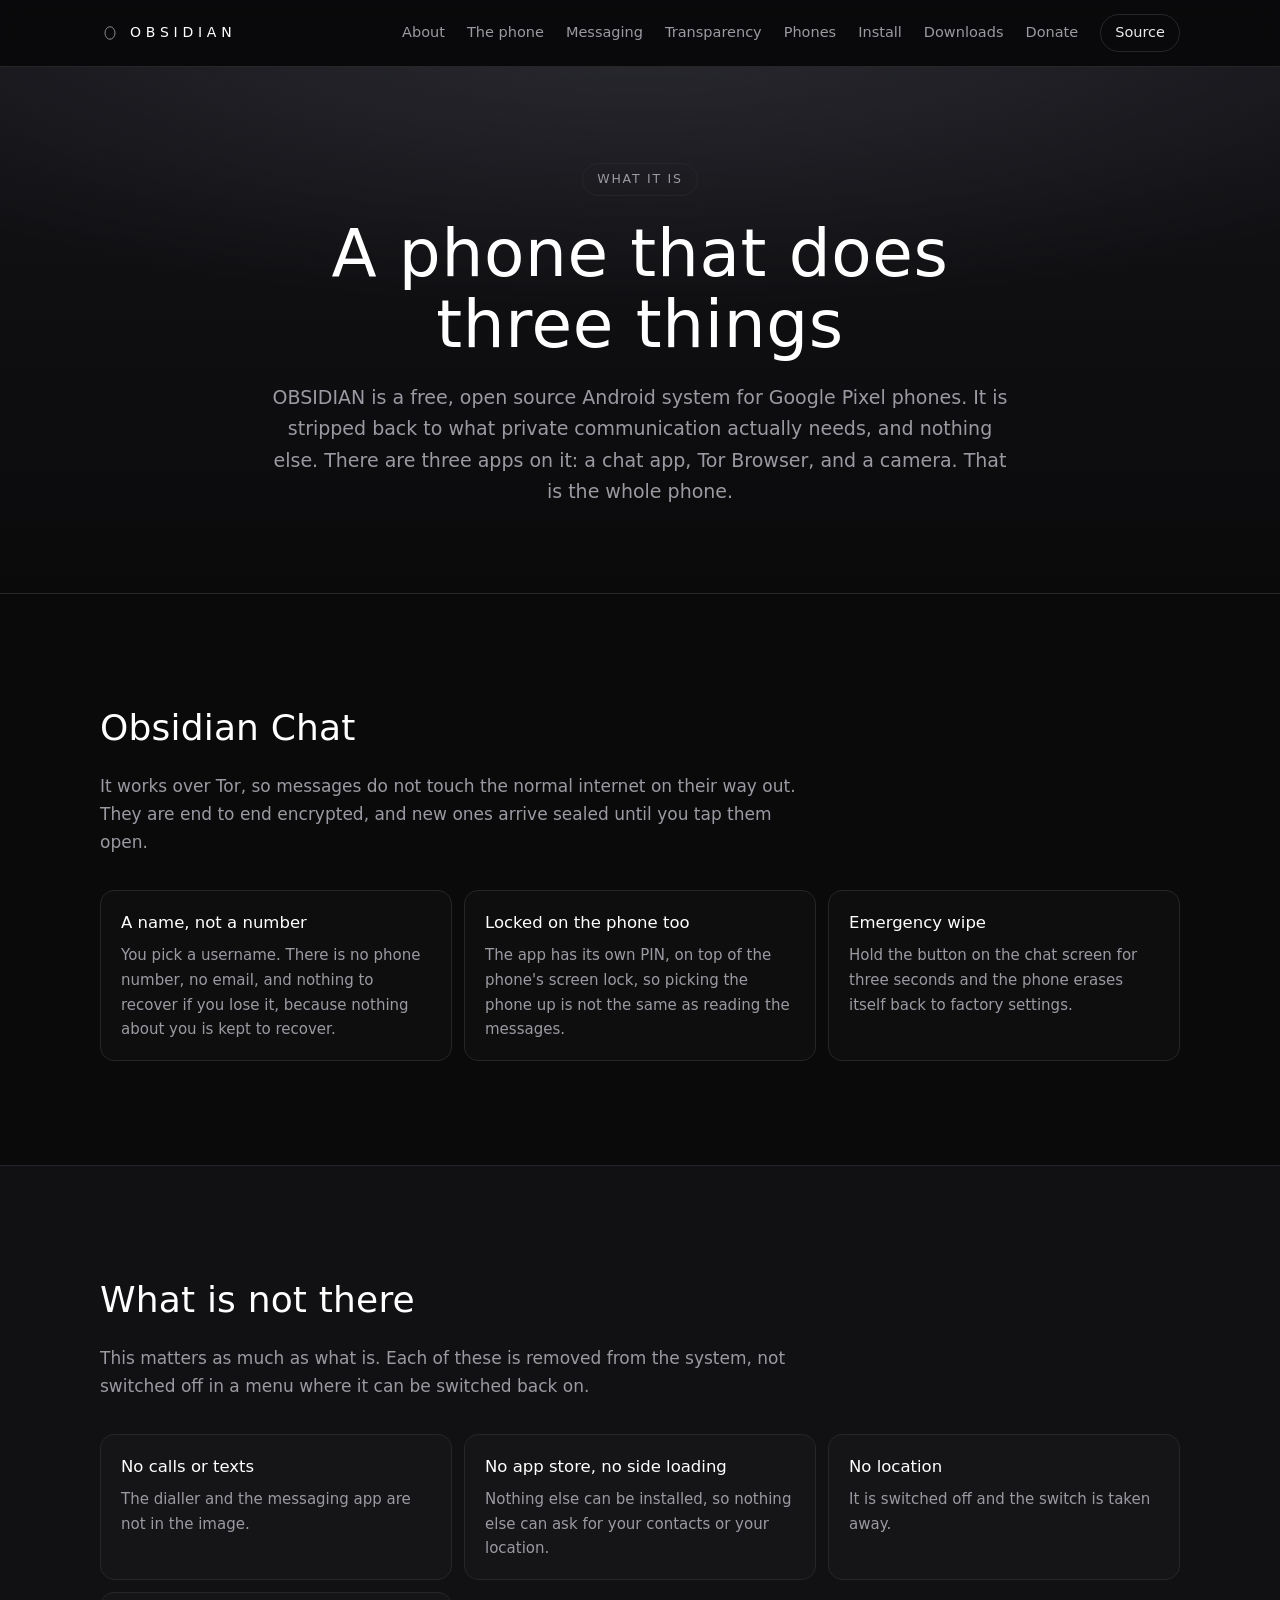
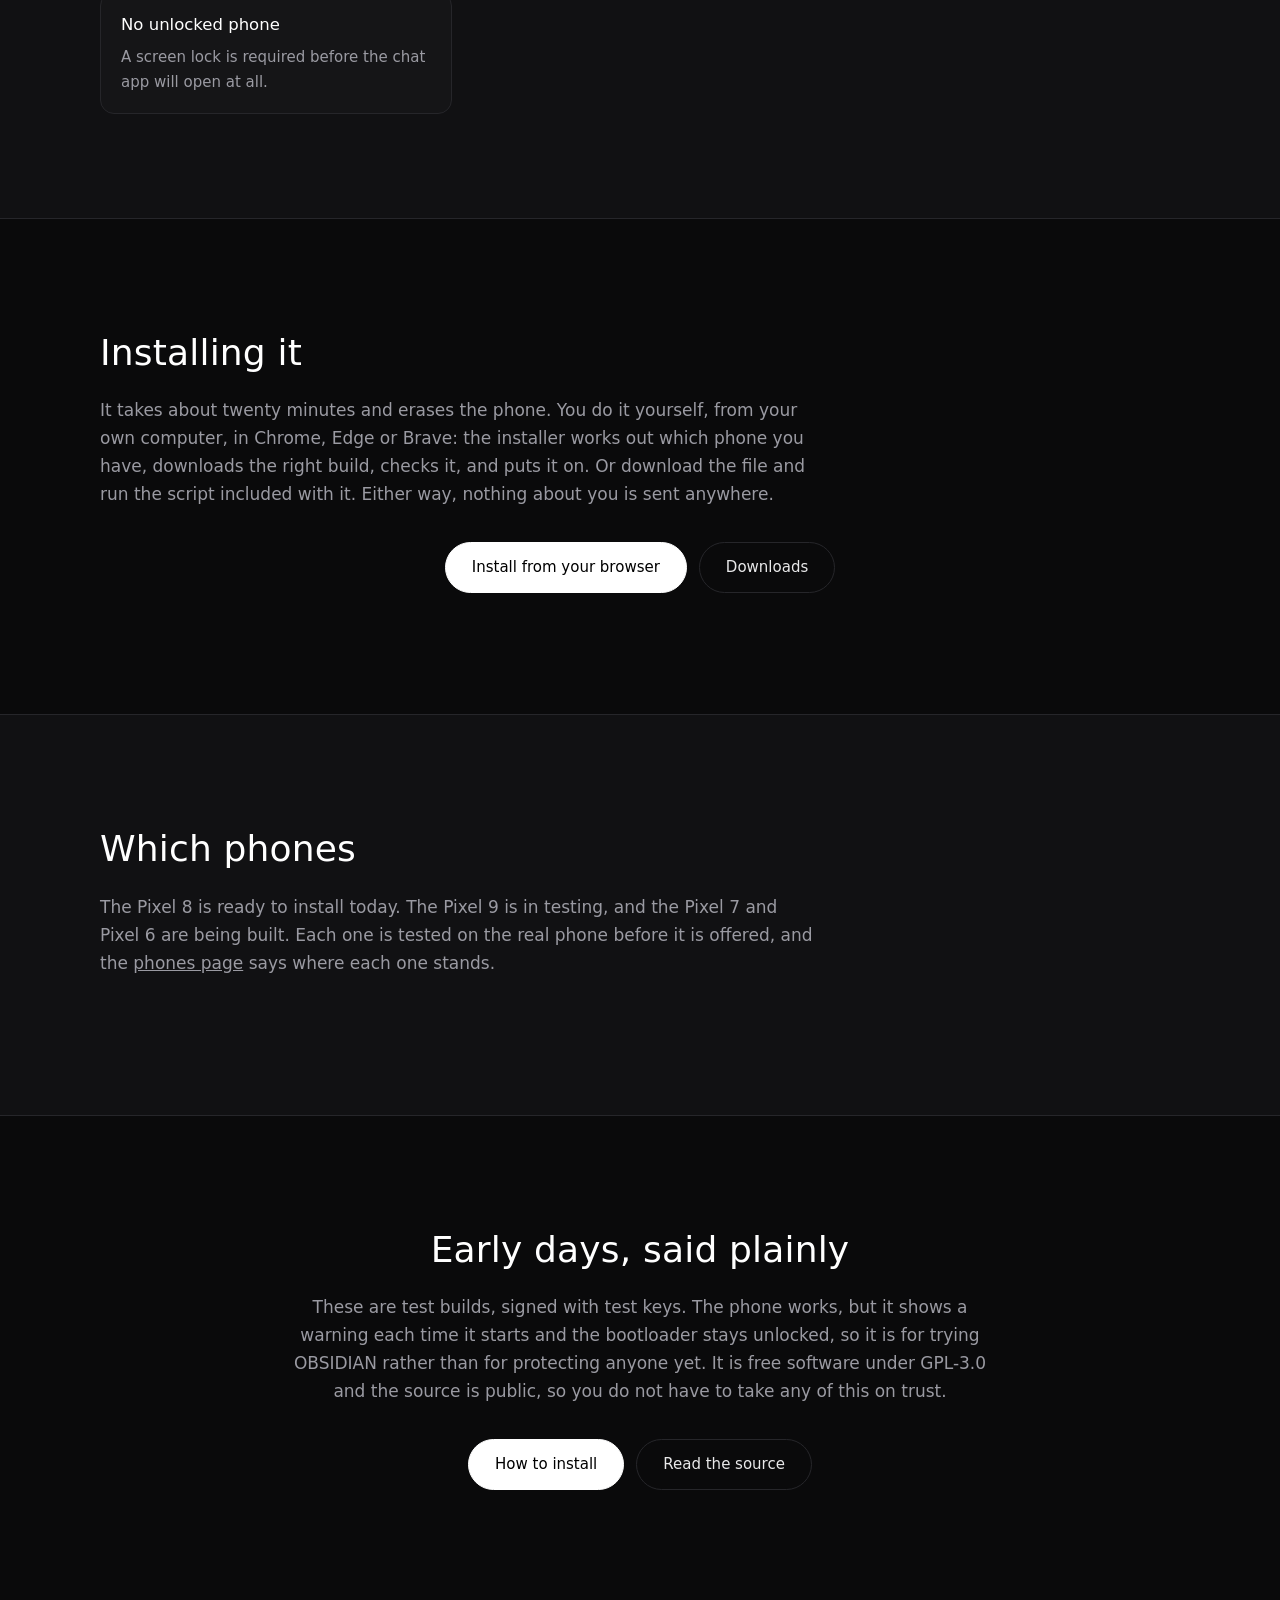
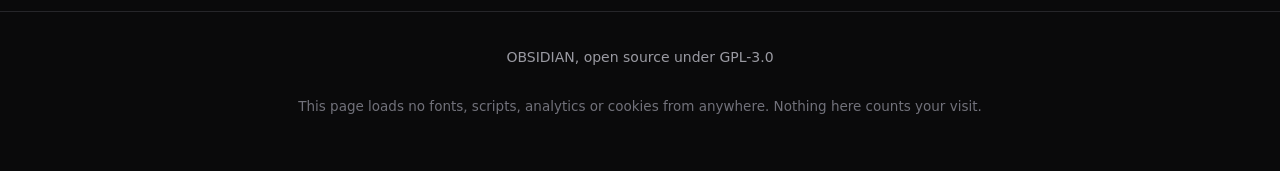
==== docs/about.html @ ec665947 "Add a short page saying what OBSIDIAN is, and open the README with it Everything written so far assu" ====
<!DOCTYPE html>
<html lang="en">
<head>
<meta charset="utf-8">
<meta name="viewport" content="width=device-width, initial-scale=1">
<title>What OBSIDIAN is</title>
<meta name="description" content="A short brief on OBSIDIAN: a free, open source Android system for Google Pixels with three apps, encrypted chat over Tor, and nothing else.">
<meta name="color-scheme" content="dark">
<link rel="stylesheet" href="style.css">
<link rel="icon" href="data:image/svg+xml,<svg xmlns='http://www.w3.org/2000/svg' viewBox='0 0 32 32'><rect width='32' height='32' fill='%23000'/><ellipse cx='16' cy='16' rx='8' ry='10' fill='none' stroke='%23d8d8d8' stroke-width='1.4'/></svg>">
</head>
<body>

<a class="skip" href="#main">Skip to content</a>

<header class="top">
  <a class="brand" href="index.html" aria-label="OBSIDIAN home">
    <svg class="mark" viewBox="0 0 32 32" aria-hidden="true"><ellipse cx="16" cy="16" rx="8" ry="10" fill="none" stroke="currentColor" stroke-width="1.4"/></svg>
    <span>OBSIDIAN</span>
  </a>
  <nav aria-label="Primary">
    <a href="about.html" aria-current="page">About</a>
    <a href="index.html#phone">The phone</a>
    <a href="index.html#messaging">Messaging</a>
    <a href="index.html#transparency">Transparency</a>
    <a href="devices.html">Phones</a>
    <a href="install.html">Install</a>
    <a href="downloads.html">Downloads</a>
    <a href="donate.html">Donate</a>
    <a class="ghost" href="https://github.com/ObsidianOSx/ObsidianOS">Source</a>
  </nav>
</header>

<main id="main">

  <section class="hero compact">
    <p class="badge">What it is</p>
    <h1>A phone that does<br>three things</h1>
    <p class="lede">
      OBSIDIAN is a free, open source Android system for Google Pixel phones. It is stripped back to
      what private communication actually needs, and nothing else. There are three apps on it: a chat
      app, Tor Browser, and a camera. That is the whole phone.
    </p>
  </section>

  <section class="band">
    <h2>Obsidian Chat</h2>
    <p class="section-lede">
      It works over Tor, so messages do not touch the normal internet on their way out. They are end to
      end encrypted, and new ones arrive sealed until you tap them open.
    </p>
    <div class="matrix">
      <div class="item">
        <h3>A name, not a number</h3>
        <p>You pick a username. There is no phone number, no email, and nothing to recover if you lose
        it, because nothing about you is kept to recover.</p>
      </div>
      <div class="item">
        <h3>Locked on the phone too</h3>
        <p>The app has its own PIN, on top of the phone's screen lock, so picking the phone up is not
        the same as reading the messages.</p>
      </div>
      <div class="item">
        <h3>Emergency wipe</h3>
        <p>Hold the button on the chat screen for three seconds and the phone erases itself back to
        factory settings.</p>
      </div>
    </div>
  </section>

  <section class="band alt">
    <h2>What is not there</h2>
    <p class="section-lede">
      This matters as much as what is. Each of these is removed from the system, not switched off in a
      menu where it can be switched back on.
    </p>
    <div class="matrix">
      <div class="item">
        <h3>No calls or texts</h3>
        <p>The dialler and the messaging app are not in the image.</p>
      </div>
      <div class="item">
        <h3>No app store, no side loading</h3>
        <p>Nothing else can be installed, so nothing else can ask for your contacts or your location.</p>
      </div>
      <div class="item">
        <h3>No location</h3>
        <p>It is switched off and the switch is taken away.</p>
      </div>
      <div class="item">
        <h3>No unlocked phone</h3>
        <p>A screen lock is required before the chat app will open at all.</p>
      </div>
    </div>
  </section>

  <section class="band">
    <h2>Installing it</h2>
    <p class="section-lede">
      It takes about twenty minutes and erases the phone. You do it yourself, from your own computer,
      in Chrome, Edge or Brave: the installer works out which phone you have, downloads the right
      build, checks it, and puts it on. Or download the file and run the script included with it.
      Either way, nothing about you is sent anywhere.
    </p>
    <p class="cta">
      <a class="button" href="web-install.html">Install from your browser</a>
      <a class="button quiet" href="downloads.html">Downloads</a>
    </p>
  </section>

  <section class="band alt">
    <h2>Which phones</h2>
    <p class="section-lede">
      The Pixel 8 is ready to install today. The Pixel 9 is in testing, and the Pixel 7 and Pixel 6 are
      being built. Each one is tested on the real phone before it is offered, and the
      <a href="devices.html">phones page</a> says where each one stands.
    </p>
  </section>

  <section class="band closing">
    <h2>Early days, said plainly</h2>
    <p class="section-lede">
      These are test builds, signed with test keys. The phone works, but it shows a warning each time
      it starts and the bootloader stays unlocked, so it is for trying OBSIDIAN rather than for
      protecting anyone yet. It is free software under GPL-3.0 and the source is public, so you do not
      have to take any of this on trust.
    </p>
    <p class="cta">
      <a class="button" href="install.html">How to install</a>
      <a class="button quiet" href="https://github.com/ObsidianOSx/ObsidianOS">Read the source</a>
    </p>
  </section>

</main>

<footer>
  <p>OBSIDIAN, open source under GPL-3.0</p>
  <p class="fineprint">This page loads no fonts, scripts, analytics or cookies from anywhere. Nothing here counts your visit.</p>
</footer>

</body>
</html>
---- docs/style.css ----
/* OBSIDIAN: black glass, thin light type, no third-party resources of any kind. */

:root {
  --ink: #0a0a0b;
  --ink-2: #111113;
  --line: #26262a;
  --text: #e9e9ea;
  --muted: #9a9aa2;
  --bright: #ffffff;
  --accent: #b9a6ff;
  --danger: #ff8d8d;
  --radius: 14px;
  --wide: 1080px;
  --sans: ui-sans-serif, system-ui, -apple-system, "Segoe UI", Roboto, Helvetica, Arial, sans-serif;
}

* { box-sizing: border-box; }

html { scroll-behavior: smooth; }
@media (prefers-reduced-motion: reduce) { html { scroll-behavior: auto; } }

body {
  margin: 0;
  background: var(--ink);
  color: var(--text);
  font-family: var(--sans);
  font-size: 17px;
  line-height: 1.65;
  -webkit-font-smoothing: antialiased;
}

.skip {
  position: absolute; left: -9999px;
  background: var(--bright); color: #000; padding: 10px 16px; border-radius: 8px;
}
.skip:focus { left: 16px; top: 16px; z-index: 10; }

a { color: inherit; }

/* ---------- header ---------- */

.top {
  position: sticky; top: 0; z-index: 5;
  display: flex; align-items: center; justify-content: space-between; gap: 24px;
  padding: 14px max(16px, calc((100vw - var(--wide)) / 2));
  background: rgba(10, 10, 11, 0.82);
  backdrop-filter: blur(10px);
  border-bottom: 1px solid var(--line);
}
.brand {
  display: inline-flex; align-items: center; gap: 10px;
  text-decoration: none; letter-spacing: 0.34em; font-weight: 300; font-size: 14px;
  color: var(--bright); white-space: nowrap;
}
.mark { width: 20px; height: 20px; color: var(--muted); flex: none; }
.top nav { display: flex; align-items: center; gap: 22px; flex-wrap: wrap; justify-content: flex-end; }
.top nav a { color: var(--muted); text-decoration: none; font-size: 14.5px; }
.top nav a:hover, .top nav a:focus-visible { color: var(--bright); }
.top nav .ghost {
  border: 1px solid var(--line); border-radius: 999px; padding: 6px 14px; color: var(--text);
}
.top nav .ghost:hover { border-color: var(--muted); }

/* ---------- hero ---------- */

.hero {
  position: relative;
  padding: clamp(72px, 12vw, 150px) max(16px, calc((100vw - var(--wide)) / 2)) clamp(56px, 8vw, 104px);
  background:
    radial-gradient(120% 90% at 50% -10%, #2a2a31 0%, rgba(20,20,24,0) 62%),
    linear-gradient(180deg, #131317 0%, var(--ink) 100%);
  border-bottom: 1px solid var(--line);
  text-align: center;
}
.badge {
  display: inline-block; margin: 0 0 22px;
  border: 1px solid var(--line); border-radius: 999px;
  padding: 5px 14px; font-size: 12.5px; letter-spacing: 0.14em;
  text-transform: uppercase; color: var(--muted);
}
.hero h1 {
  margin: 0 0 22px;
  font-size: clamp(34px, 6.4vw, 66px);
  line-height: 1.08; font-weight: 200; letter-spacing: 0.01em; color: var(--bright);
}
.lede {
  max-width: 62ch; margin: 0 auto 30px; color: var(--muted); font-size: clamp(16px, 2vw, 19px);
}
.cta { display: flex; gap: 12px; justify-content: center; flex-wrap: wrap; }
.button {
  display: inline-block; text-decoration: none;
  background: var(--bright); color: #000;
  border: 1px solid var(--bright); border-radius: 999px;
  padding: 12px 26px; font-size: 15px;
}
.button:hover { background: #dcdcdc; border-color: #dcdcdc; }
.button.quiet { background: transparent; color: var(--text); border-color: var(--line); }
.button.quiet:hover { border-color: var(--muted); background: rgba(255,255,255,0.04); }
.fineprint { color: #71717a; font-size: 13.5px; margin: 26px 0 0; }

/* ---------- sections ---------- */

/* Stop anchor links landing underneath the sticky header */
section[id] { scroll-margin-top: 88px; }

.band { padding: clamp(56px, 9vw, 104px) max(16px, calc((100vw - var(--wide)) / 2)); }
.band.alt { background: var(--ink-2); border-block: 1px solid var(--line); }
.band h2 {
  margin: 0 0 14px; font-size: clamp(25px, 3.6vw, 36px);
  font-weight: 300; letter-spacing: 0.005em; color: var(--bright);
}
.section-lede { margin: 0 0 34px; color: var(--muted); max-width: 66ch; }

/* ---------- cards ---------- */

.cards { display: grid; gap: 16px; }
.cards.three { grid-template-columns: repeat(auto-fit, minmax(250px, 1fr)); }
.cards.two { grid-template-columns: repeat(auto-fit, minmax(290px, 1fr)); }
.card {
  border: 1px solid var(--line); border-radius: var(--radius);
  padding: 24px 22px; background: linear-gradient(180deg, rgba(255,255,255,0.028), rgba(255,255,255,0));
  transition: border-color .18s ease, transform .18s ease;
}
.card:hover { border-color: #3a3a42; transform: translateY(-2px); }
@media (prefers-reduced-motion: reduce) { .card:hover { transform: none; } }
.card h3 { margin: 0 0 8px; font-size: 18px; font-weight: 500; color: var(--bright); }
.card p { margin: 0; color: var(--muted); font-size: 15.5px; }

/* ---------- removed-features list ---------- */

.strike {
  list-style: none; margin: 30px 0 0; padding: 0;
  display: flex; flex-wrap: wrap; gap: 10px;
}
.strike li {
  border: 1px dashed #34343b; border-radius: 999px;
  padding: 7px 16px; color: #8a8a93; font-size: 14px;
}

/* ---------- steps ---------- */

.steps { list-style: none; counter-reset: s; margin: 0; padding: 0; display: grid; gap: 14px; }
.steps li {
  display: flex; gap: 18px; align-items: flex-start;
  border: 1px solid var(--line); border-radius: var(--radius); padding: 20px 22px;
  background: rgba(255,255,255,0.015);
}
.steps li > span {
  flex: none; width: 34px; height: 34px; border-radius: 50%;
  border: 1px solid #3a3a42; display: grid; place-items: center;
  font-size: 14px; color: var(--accent);
}
.steps h3 { margin: 2px 0 6px; font-size: 17px; font-weight: 500; color: var(--bright); }
.steps p { margin: 0; color: var(--muted); font-size: 15.5px; }

/* ---------- screenshots ---------- */

.shots { display: grid; gap: 22px; grid-template-columns: repeat(auto-fit, minmax(190px, 1fr)); }
.shots figure { margin: 0; text-align: center; }
.shots img {
  width: 100%; height: auto; display: block;
  border: 1px solid var(--line); border-radius: 18px; background: #000;
}
.shots figcaption { margin-top: 10px; color: var(--muted); font-size: 13.5px; }

/* ---------- ledger ---------- */

.ledger { display: grid; gap: 16px; grid-template-columns: repeat(auto-fit, minmax(290px, 1fr)); }
.ledger > div { border: 1px solid var(--line); border-radius: var(--radius); padding: 24px 22px; }
.ledger h3 { margin: 0 0 12px; font-size: 17px; font-weight: 500; }
.ledger ul { margin: 0; padding-left: 18px; color: var(--muted); }
.ledger li { margin: 7px 0; font-size: 15.5px; }
.cannot { background: linear-gradient(180deg, rgba(185,166,255,0.07), rgba(255,255,255,0)); }
.cannot h3 { color: var(--accent); }
.can { background: linear-gradient(180deg, rgba(255,141,141,0.06), rgba(255,255,255,0)); }
.can h3 { color: var(--danger); }

/* ---------- questions ---------- */

.qa { display: grid; gap: 10px; }
details {
  border: 1px solid var(--line); border-radius: var(--radius);
  padding: 16px 20px; background: rgba(255,255,255,0.015);
}
details[open] { border-color: #3a3a42; }
summary { cursor: pointer; font-size: 16.5px; color: var(--bright); }
summary::marker { color: var(--muted); }
details p { margin: 12px 0 0; color: var(--muted); font-size: 15.5px; }

/* ---------- closing + footer ---------- */

.closing { text-align: center; }
.closing .section-lede { margin-inline: auto; }
footer {
  border-top: 1px solid var(--line);
  padding: 34px max(16px, calc((100vw - var(--wide)) / 2)) 54px;
  text-align: center; color: var(--muted);
}
footer p { margin: 0 0 6px; font-size: 14px; }

@media (max-width: 640px) {
  .top { flex-direction: column; align-items: flex-start; gap: 10px; }
  .top nav { justify-content: flex-start; gap: 16px; }
  .steps li { flex-direction: column; gap: 10px; }
}

/* ---------- transparency matrix ---------- */

.matrix { display: grid; gap: 12px; grid-template-columns: repeat(auto-fit, minmax(300px, 1fr)); }
.matrix .item {
  border: 1px solid var(--line); border-radius: var(--radius);
  padding: 18px 20px; background: rgba(255,255,255,0.015);
}
.matrix h3 {
  margin: 0 0 7px; font-size: 16.5px; font-weight: 500; color: var(--bright);
  display: flex; align-items: center; gap: 10px; flex-wrap: wrap;
}
.matrix p { margin: 0; color: var(--muted); font-size: 15px; }
.chip {
  font-size: 11px; letter-spacing: 0.12em; text-transform: uppercase;
  border-radius: 999px; padding: 3px 10px; border: 1px solid; white-space: nowrap; font-weight: 400;
}
.chip.now { color: #8fe0b0; border-color: #2f5c45; background: rgba(143,224,176,0.08); }
.chip.next { color: #d9c58a; border-color: #5c5330; background: rgba(217,197,138,0.08); }

/* ---------- install page ---------- */

.hero.compact { padding-block: clamp(56px, 8vw, 96px) clamp(36px, 5vw, 56px); }
.code {
  font-family: ui-monospace, SFMono-Regular, Menlo, Consolas, monospace;
  font-size: 14.5px; color: var(--text);
  background: #08080a; border: 1px solid var(--line); border-radius: 10px;
  padding: 10px 14px; margin: 10px 0 0; overflow-x: auto;
}
.note {
  margin: 22px 0 0; padding: 16px 18px; color: var(--muted); font-size: 15px;
  border: 1px solid #5c5330; border-radius: var(--radius); background: rgba(217,197,138,0.06);
}

/* Donations. The QR stays dark on light whatever the theme: many wallet scanners cannot read an inverted code. */
.qr {
  display: block; width: 220px; height: 220px; margin: 24px auto 0;
  border-radius: 12px; background: #fff; image-rendering: pixelated;
}
/* A 95 character address has no spaces, so let it wrap rather than scroll, and select it whole in one tap. */
.address {
  word-break: break-all; user-select: all; overflow-x: visible;
  text-align: left; max-width: 640px; margin-inline: auto;
}
/* The warning under the address keeps the address's width but wraps like ordinary text. */
.closing .note { max-width: 640px; margin-inline: auto; text-align: left; }

/* Browser installer. Real buttons need their own font and cursor, and a disabled look that reads as "not yet". */
button.button { font: inherit; font-size: 15px; cursor: pointer; }
button.button:disabled { opacity: 0.35; cursor: not-allowed; }
button.button:disabled:hover { background: var(--bright); border-color: var(--bright); }
button.button.quiet:disabled:hover { background: transparent; border-color: var(--line); }
.installer .button { margin: 14px 10px 0 0; }
.status { margin: 12px 0 0; font-size: 15px; color: var(--muted); }
.status:empty { display: none; }
.status[data-kind="ok"] { color: #8fe0b0; }
.status[data-kind="warn"] { color: #d9c58a; }
.status[data-kind="bad"] { color: var(--danger); }
.hero .status { margin-top: 22px; }
.installer progress {
  display: block; width: 100%; max-width: 480px; height: 6px; margin: 14px 0 0;
  appearance: none; border: 0; border-radius: 999px; background: var(--line); overflow: hidden;
}
.installer progress[hidden] { display: none; }
.installer progress::-webkit-progress-bar { background: var(--line); border-radius: 999px; }
.installer progress::-webkit-progress-value { background: var(--accent); border-radius: 999px; }
.installer progress::-moz-progress-bar { background: var(--accent); border-radius: 999px; }

/* Downloads. A release is a name, a date, a size and a checksum, so the checksum has to be readable
   in full: it wraps rather than scrolls, and selects whole in one tap for pasting into a terminal. */
.card .meta { margin: 0 0 10px; color: var(--muted); font-size: 14.5px; }
.card .sha { word-break: break-all; user-select: all; font-size: 13px; line-height: 1.5; }
.card .row { display: flex; flex-wrap: wrap; gap: 10px; margin: 14px 0 0; }
.card .row .button { padding: 9px 18px; font-size: 14.5px; }
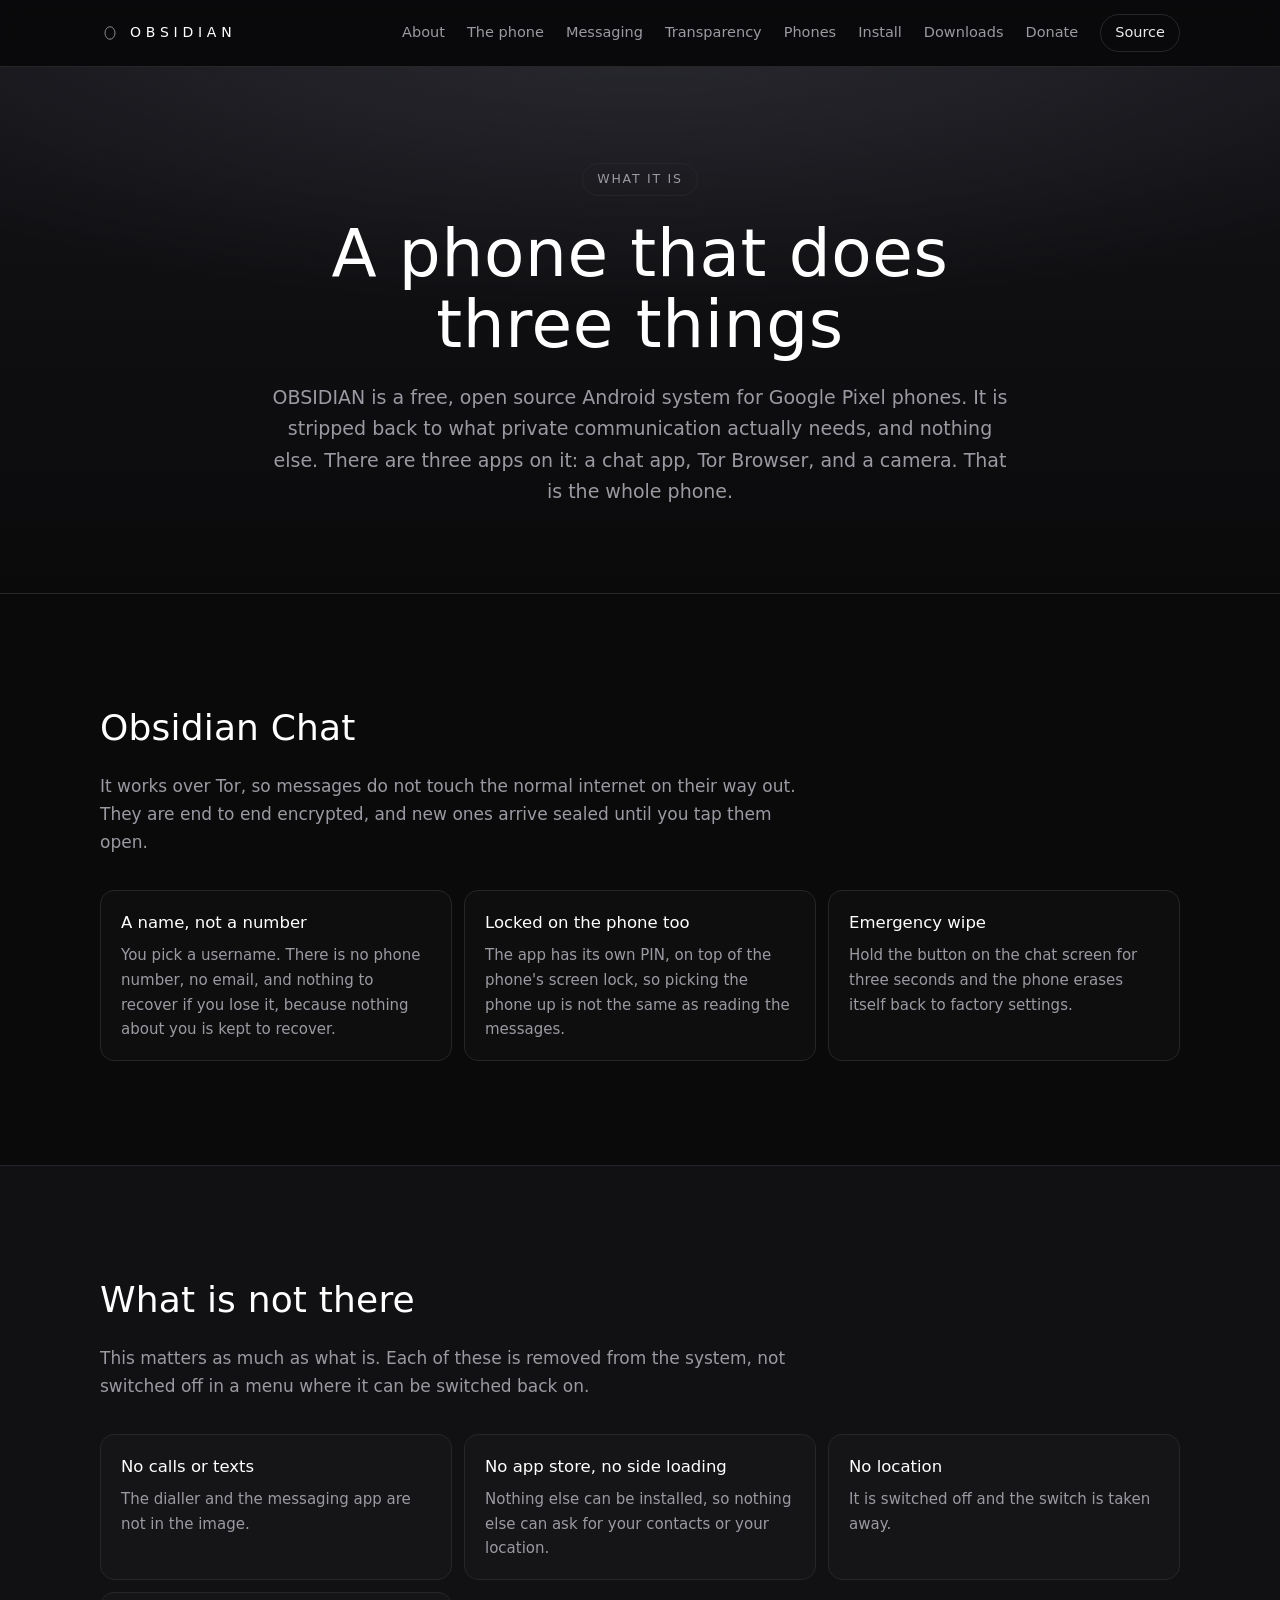
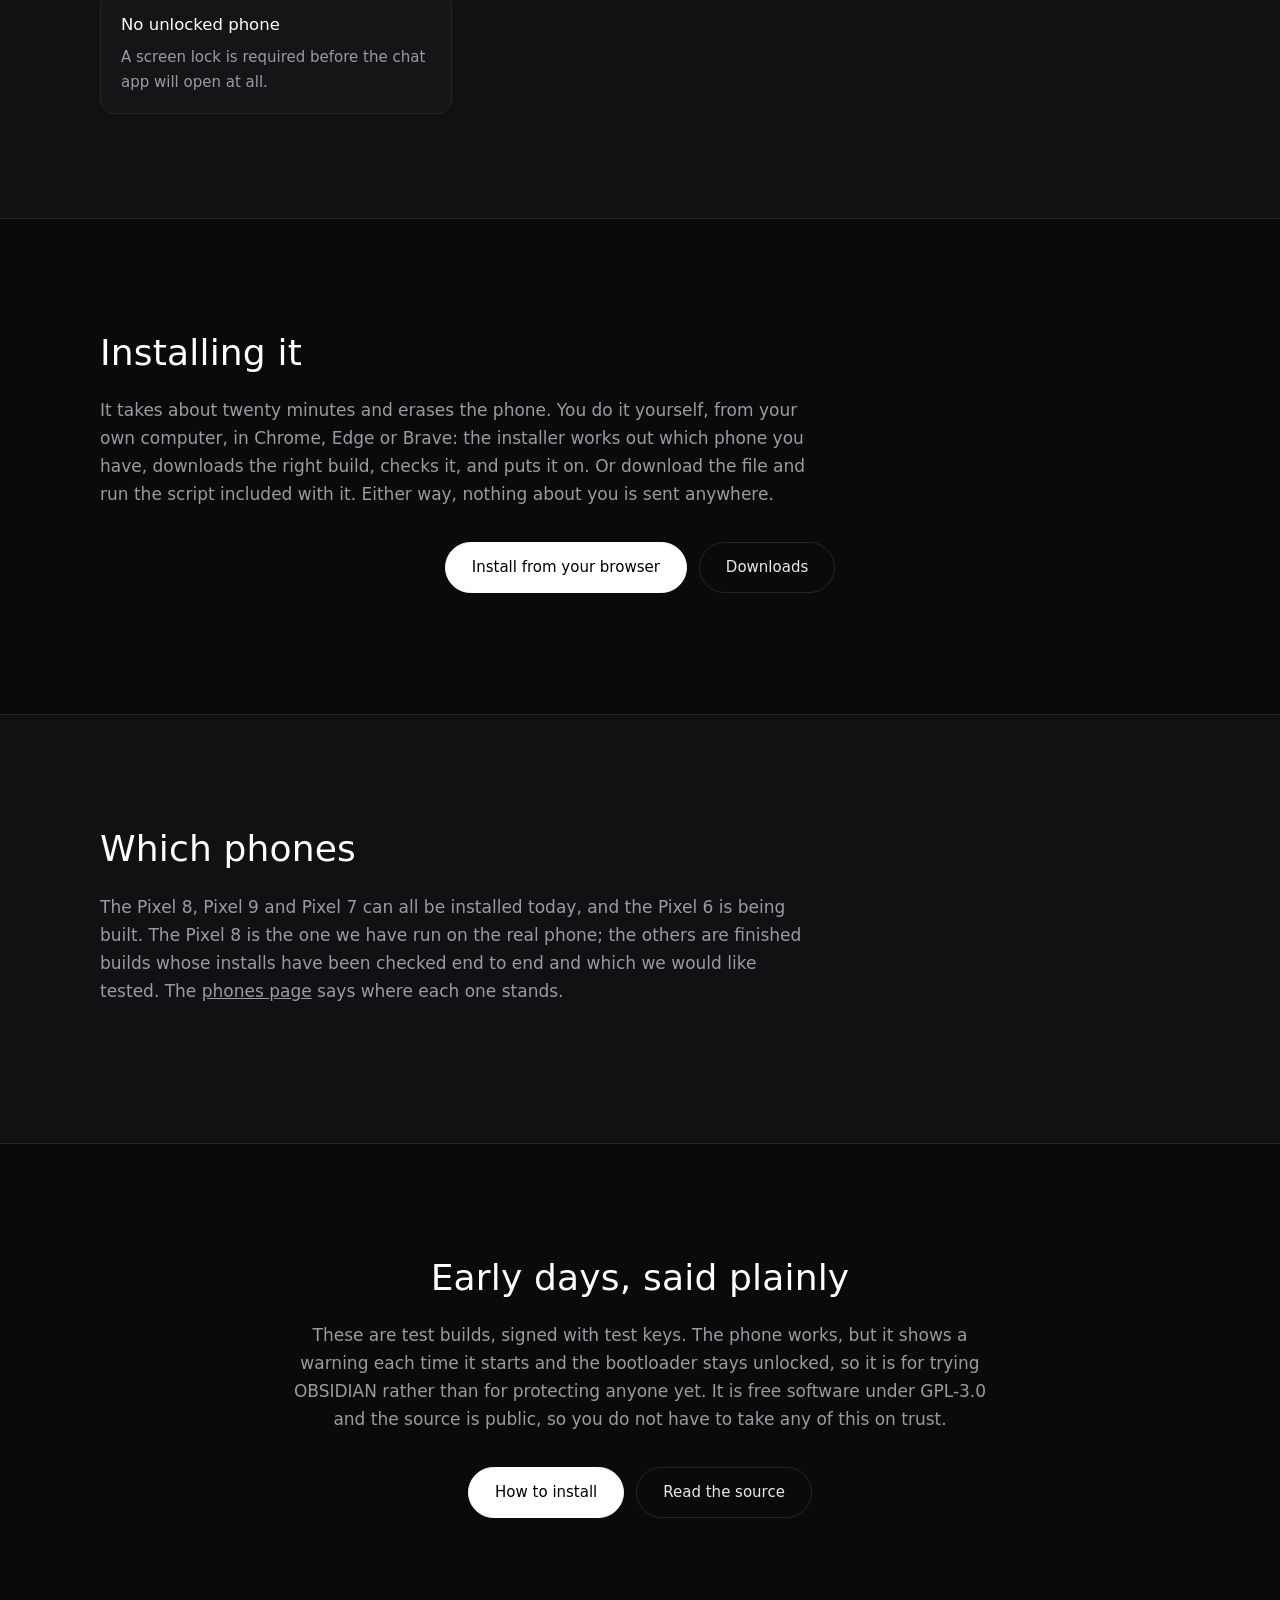
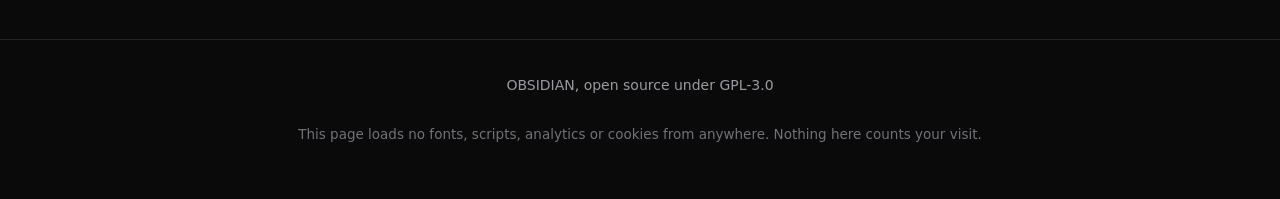
==== commit 744d4c15: "Offer every finished build, and say how far each has been proven Three phones can now be installed r" ====
--- a/docs/about.html
+++ b/docs/about.html
@@ -110,10 +110,11 @@
 
   <section class="band alt">
     <h2>Which phones</h2>
-    <p class="section-lede">
-      The Pixel 8 is ready to install today. The Pixel 9 is in testing, and the Pixel 7 and Pixel 6 are
-      being built. Each one is tested on the real phone before it is offered, and the
-      <a href="devices.html">phones page</a> says where each one stands.
+      <p class="section-lede">
+        The Pixel 8, Pixel 9 and Pixel 7 can all be installed today, and the Pixel 6 is being built.
+        The Pixel 8 is the one we have run on the real phone; the others are finished builds whose
+        installs have been checked end to end and which we would like tested. The
+        <a href="devices.html">phones page</a> says where each one stands.
     </p>
   </section>
 
--- a/docs/style.css
+++ b/docs/style.css
@@ -277,3 +277,75 @@
 .card .sha { word-break: break-all; user-select: all; font-size: 13px; line-height: 1.5; }
 .card .row { display: flex; flex-wrap: wrap; gap: 10px; margin: 14px 0 0; }
 .card .row .button { padding: 9px 18px; font-size: 14.5px; }
+
+/* ---------- home page: the phone at the top ---------- */
+
+/* Headline on one side, the phone on the other, stacking to one column on a narrow screen. */
+.hero.split {
+  display: grid; align-items: center; text-align: left;
+  gap: clamp(28px, 5vw, 64px);
+  grid-template-columns: minmax(0, 1.05fr) minmax(0, 0.95fr);
+  padding-block: clamp(48px, 7vw, 104px);
+}
+.hero.split .lede { max-width: 54ch; margin-inline: 0; }
+.hero.split .fineprint { max-width: 56ch; }
+.hero.split .cta { justify-content: flex-start; }
+.hero-device, .pair-device { display: flex; justify-content: center; }
+
+/* The phone is drawn rather than photographed: nothing extra to download, sharp at any size. */
+.device {
+  position: relative; width: 100%; max-width: 300px; aspect-ratio: 9 / 20;
+  padding: 9px; border-radius: 42px;
+  background: linear-gradient(155deg, #3d3d47 0%, #17171b 44%, #0c0c0f 100%);
+  box-shadow: 0 34px 90px rgba(0, 0, 0, 0.75), inset 0 0 0 1px #34343d;
+}
+.device img {
+  width: 100%; height: 100%; display: block; object-fit: cover;
+  border: 0; border-radius: 34px; background: #000;
+}
+/* A single sheen across the glass, and nothing that could swallow a tap. */
+.device::after {
+  content: ""; position: absolute; inset: 9px; border-radius: 34px; pointer-events: none;
+  background: linear-gradient(202deg, rgba(255,255,255,0.10), rgba(255,255,255,0) 38%);
+}
+.hero-device .device { filter: drop-shadow(0 0 70px rgba(185, 166, 255, 0.16)); }
+.device.small { max-width: 236px; }
+.shots .device { margin-inline: auto; max-width: 260px; }
+
+/* The band of things that are not on the phone, held to one line of its own. */
+.strip {
+  padding: 16px max(16px, calc((100vw - var(--wide)) / 2));
+  background: var(--ink-2); border-bottom: 1px solid var(--line);
+}
+.strip .strike { margin: 0; justify-content: center; }
+
+/* Text beside a phone, for a section that benefits from showing the thing it describes. */
+.pair {
+  display: grid; align-items: center;
+  gap: clamp(24px, 4vw, 56px);
+  grid-template-columns: minmax(0, 1.2fr) minmax(0, 0.8fr);
+}
+.pair h2, .pair .section-lede { margin-top: 0; }
+.steps.tight li { padding: 13px 16px; }
+.steps.tight p { font-size: 15px; }
+
+/* Where each promise stands: the state first, so the column can be read on its own. */
+.checklist { list-style: none; margin: 0; padding: 0; display: grid; gap: 10px; }
+.checklist li {
+  display: flex; gap: 14px; align-items: flex-start;
+  border: 1px solid var(--line); border-radius: var(--radius);
+  padding: 15px 18px; background: rgba(255, 255, 255, 0.015);
+}
+.checklist .chip { flex: none; margin-top: 3px; }
+.checklist h3 { margin: 0 0 4px; font-size: 16.5px; font-weight: 500; color: var(--bright); }
+.checklist p { margin: 0; color: var(--muted); font-size: 15px; }
+
+@media (max-width: 900px) {
+  .hero.split, .pair { grid-template-columns: 1fr; }
+  .hero.split { text-align: center; }
+  .hero.split .lede, .hero.split .fineprint { margin-inline: auto; }
+  .hero.split .cta { justify-content: center; }
+  .checklist li { flex-direction: column; gap: 8px; }
+}
+/* A build anyone can install that has not yet been run on that phone in the real world. */
+.chip.trial { color: #b9a6ff; border-color: #4a3f77; background: rgba(185, 166, 255, 0.10); }
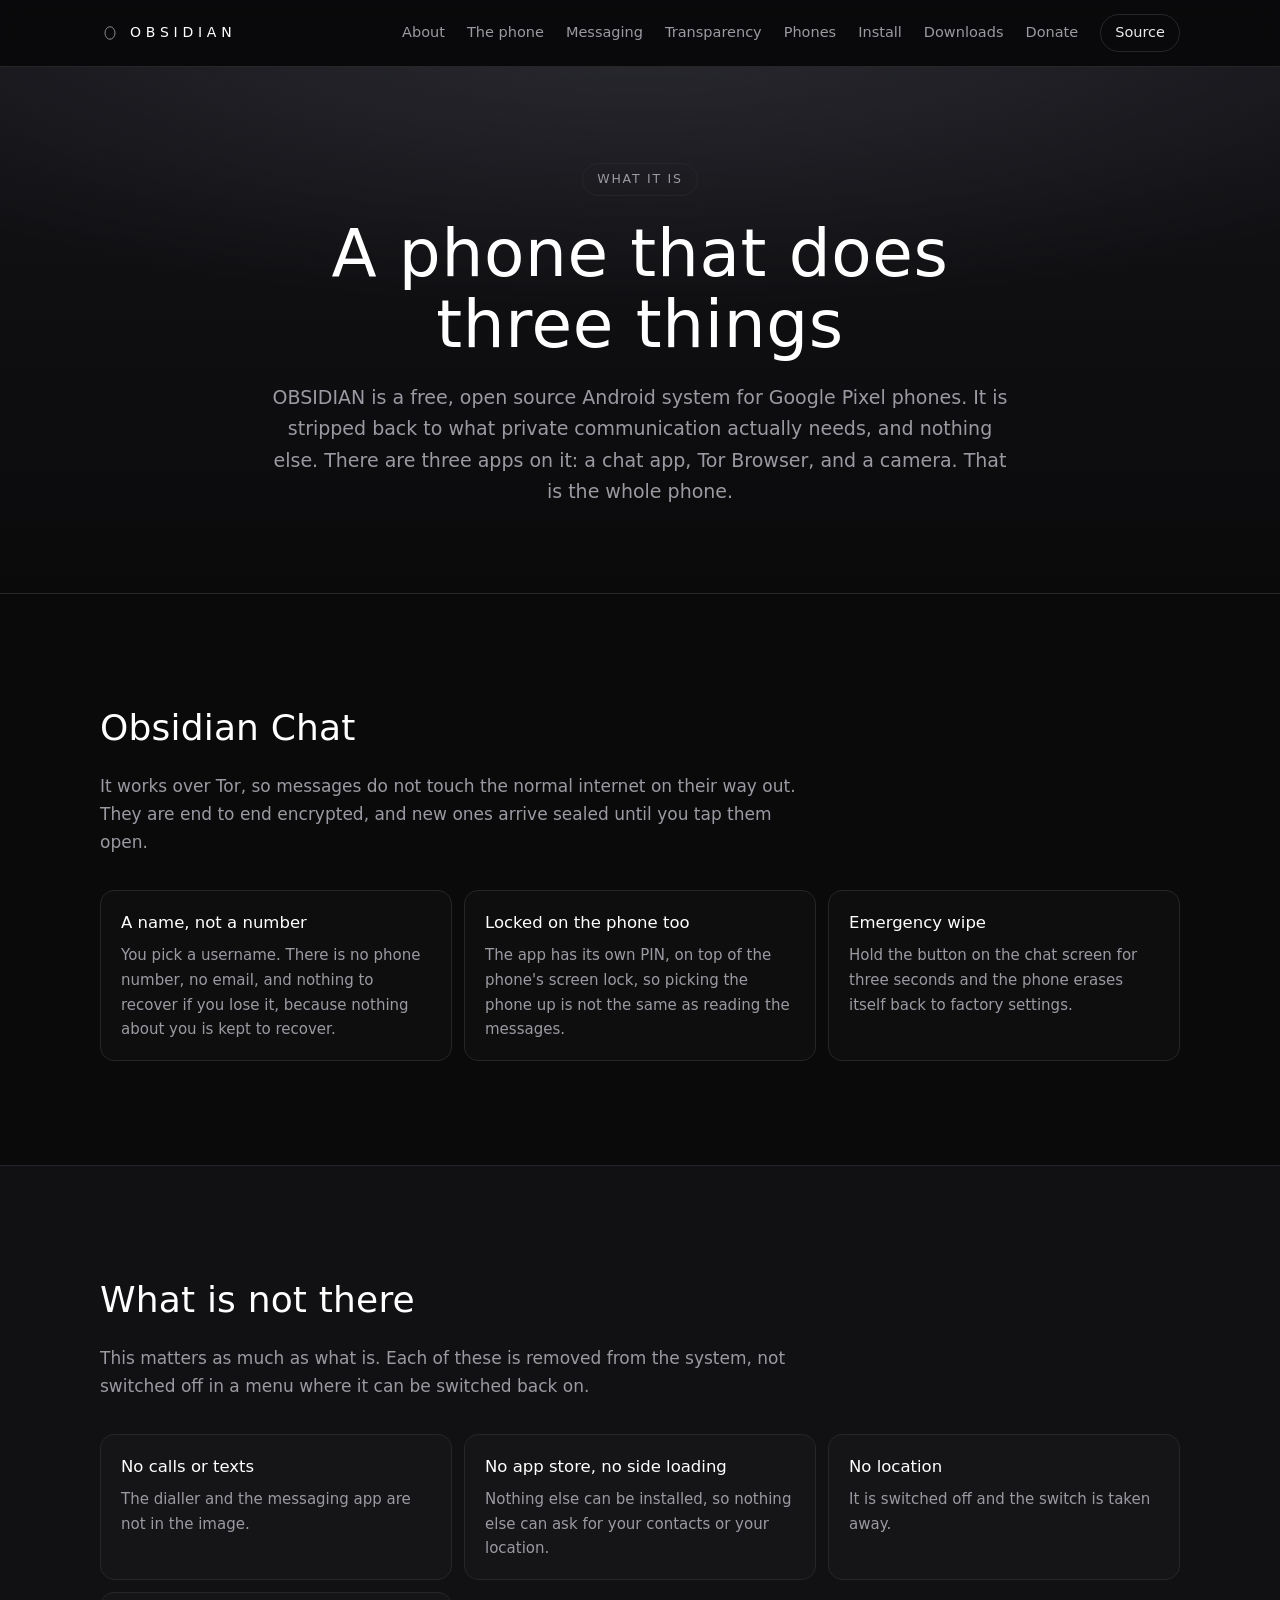
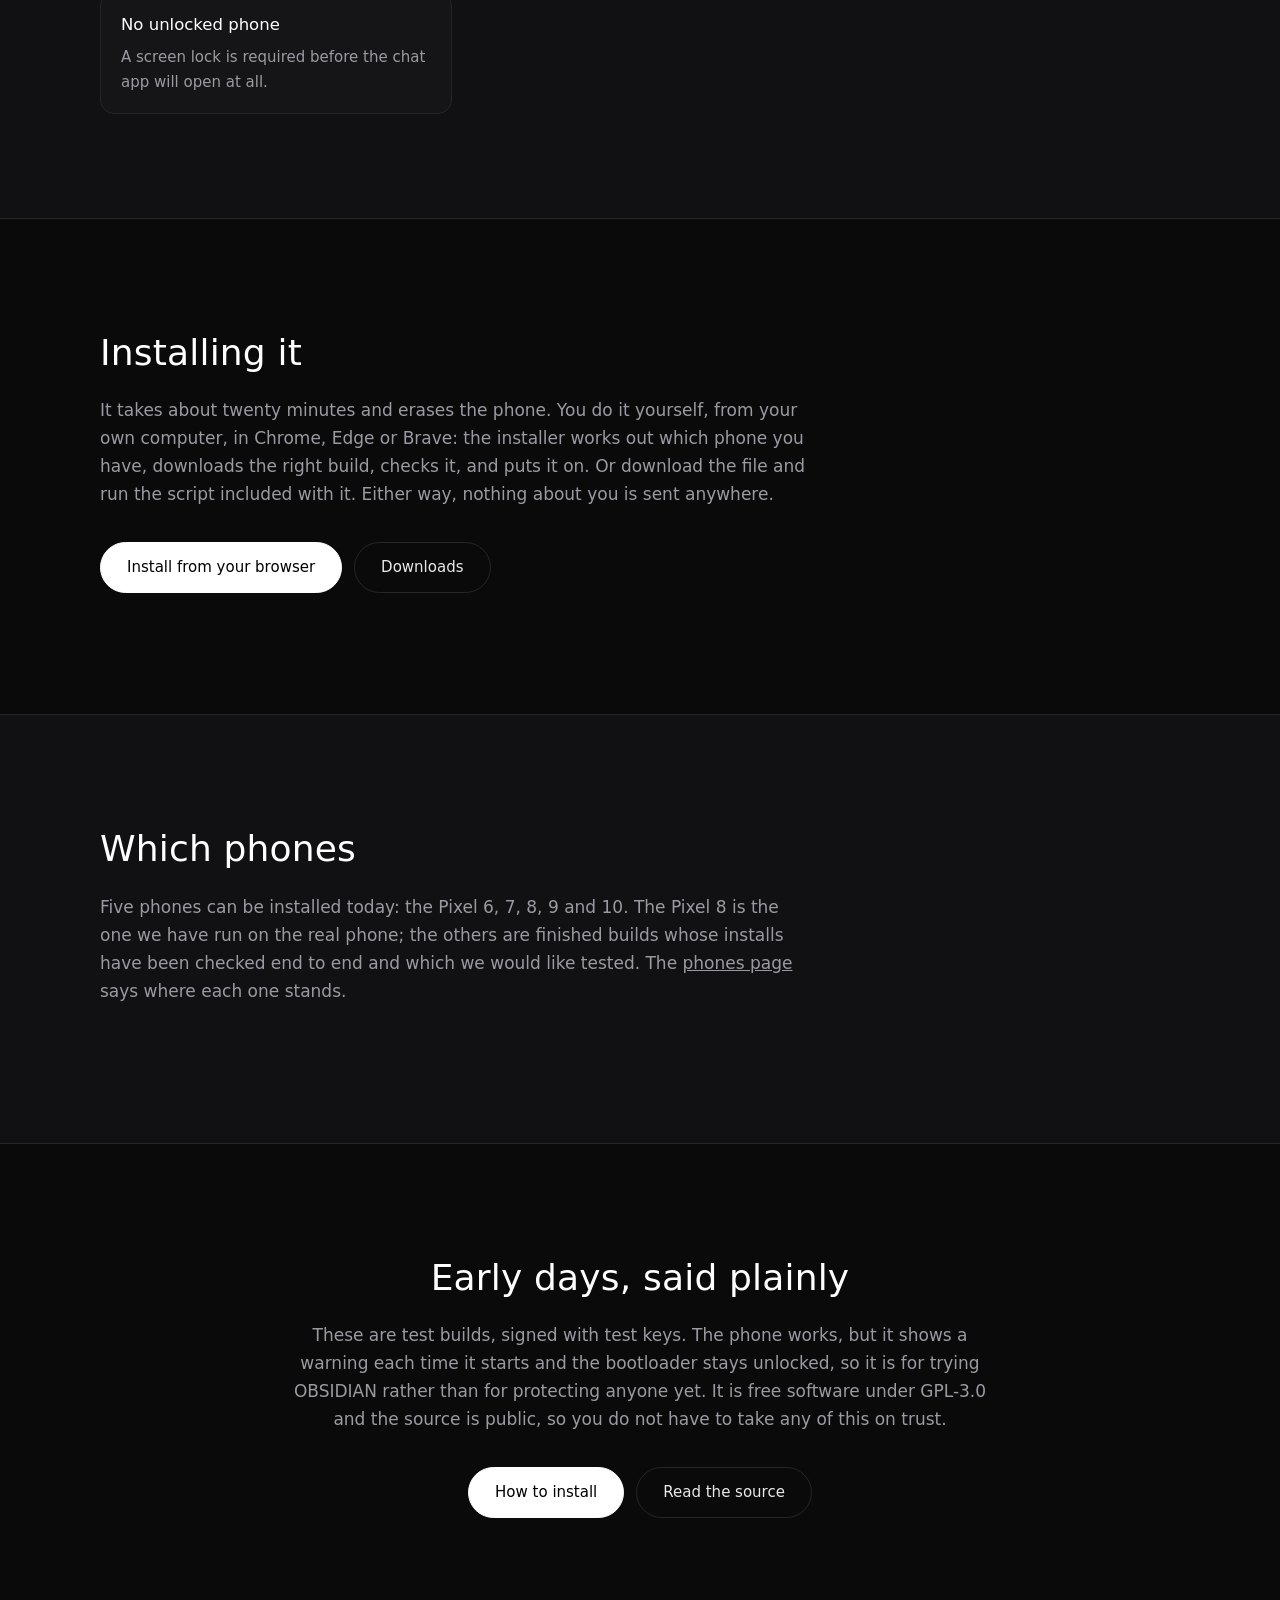
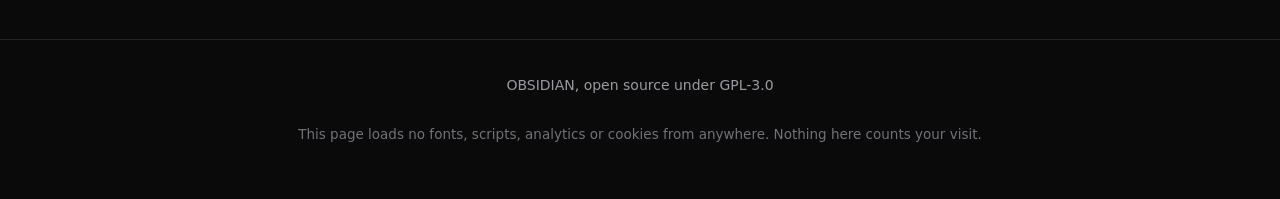
==== commit e03bda63: "Add the Pixel 6 and the Pixel 10, five phones in all Both builds finished cleanly on the upgraded ma" ====
--- a/docs/about.html
+++ b/docs/about.html
@@ -111,7 +111,7 @@
   <section class="band alt">
     <h2>Which phones</h2>
       <p class="section-lede">
-        The Pixel 8, Pixel 9 and Pixel 7 can all be installed today, and the Pixel 6 is being built.
+        Five phones can be installed today: the Pixel 6, 7, 8, 9 and 10.
         The Pixel 8 is the one we have run on the real phone; the others are finished builds whose
         installs have been checked end to end and which we would like tested. The
         <a href="devices.html">phones page</a> says where each one stands.
--- a/docs/style.css
+++ b/docs/style.css
@@ -349,3 +349,8 @@
 }
 /* A build anyone can install that has not yet been run on that phone in the real world. */
 .chip.trial { color: #b9a6ff; border-color: #4a3f77; background: rgba(185, 166, 255, 0.10); }
+
+/* A call to action inside a section follows the text it belongs to. Only the centred closing
+   sections and the hero put their buttons in the middle. */
+.band .cta { justify-content: flex-start; }
+.band.closing .cta { justify-content: center; }
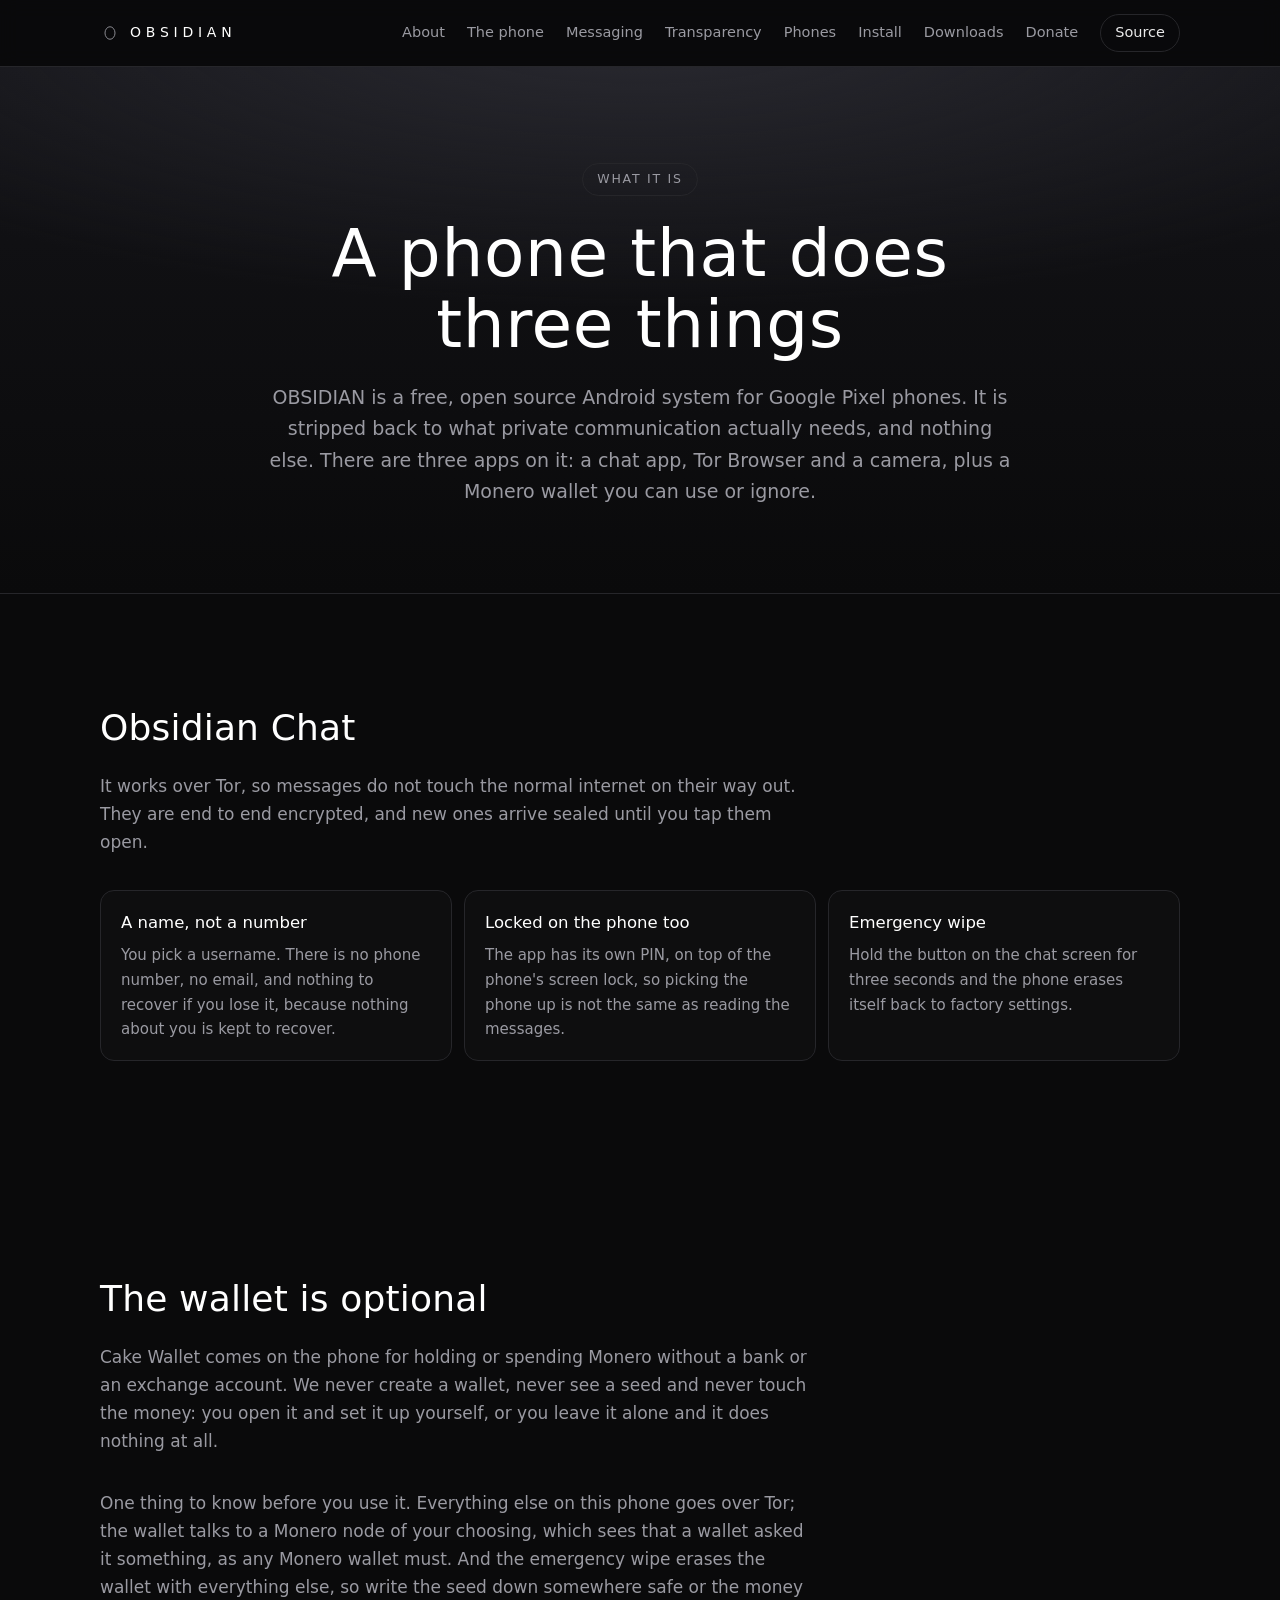
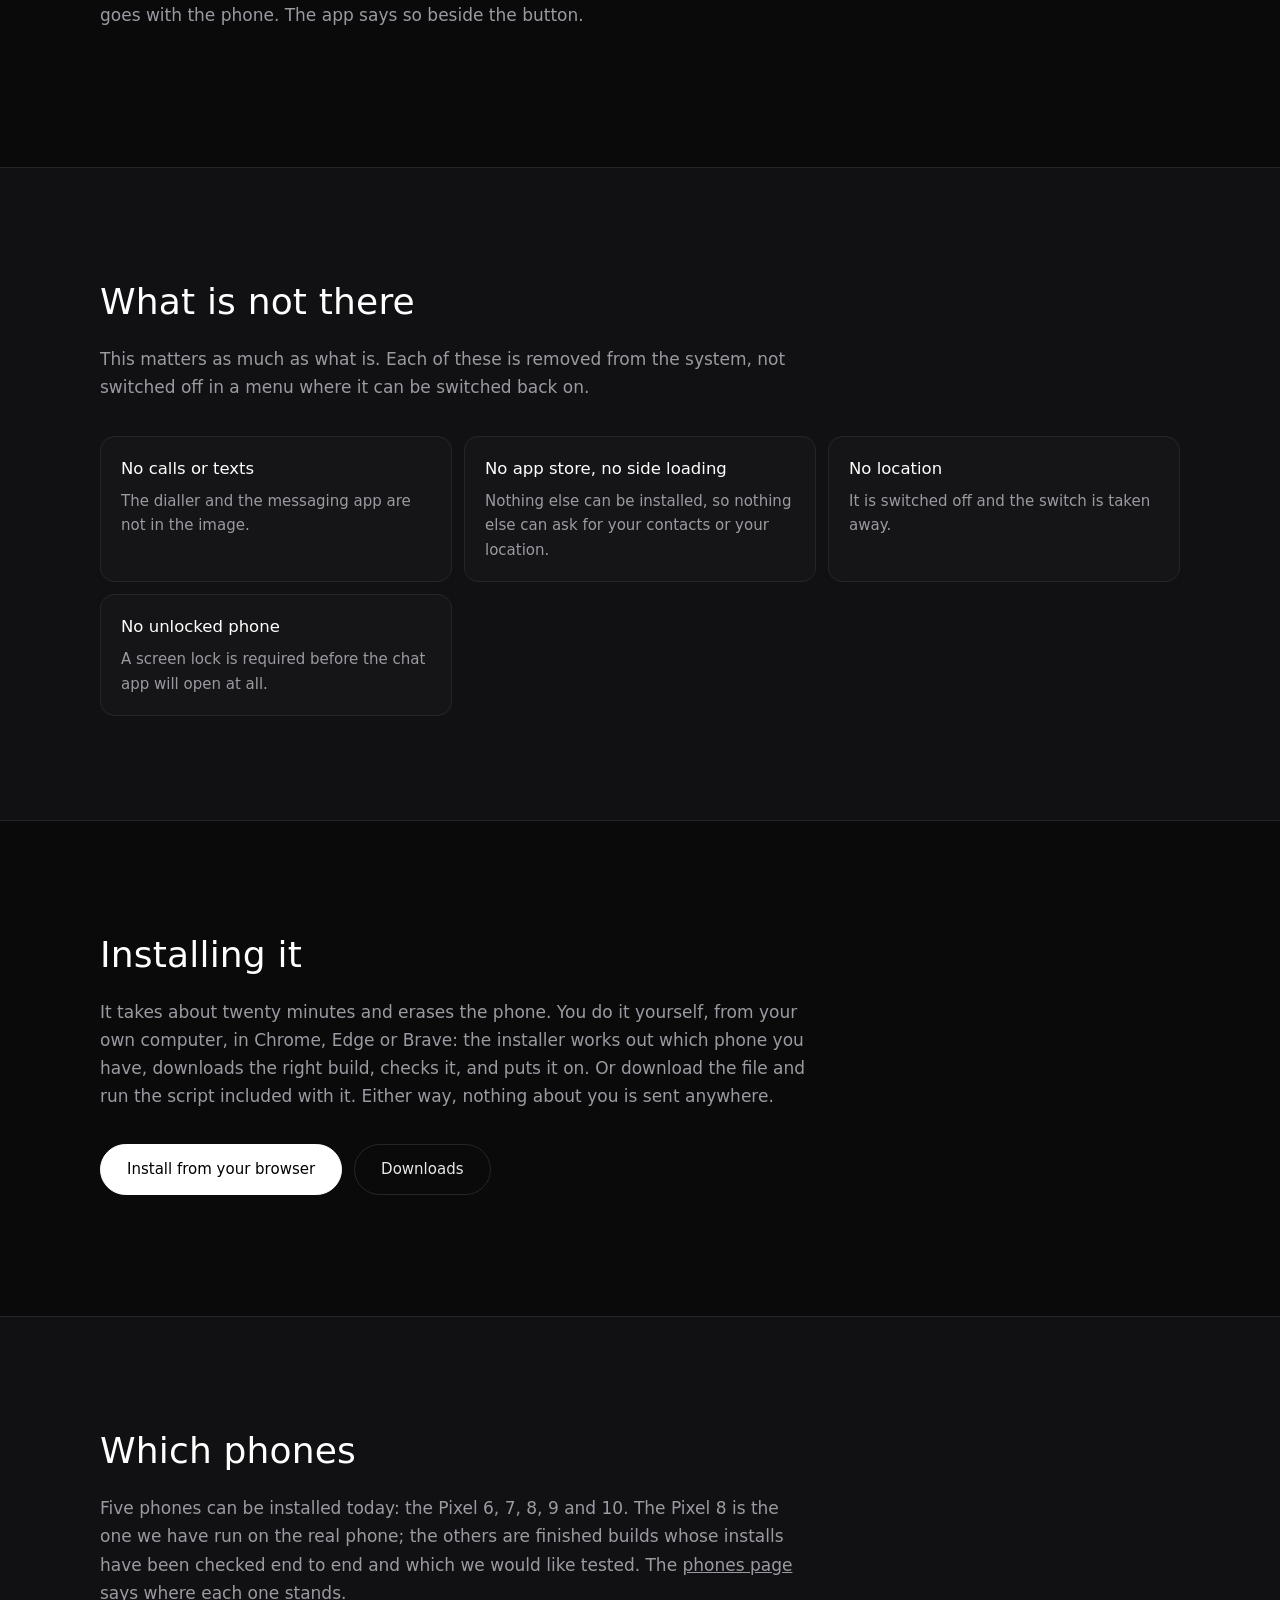
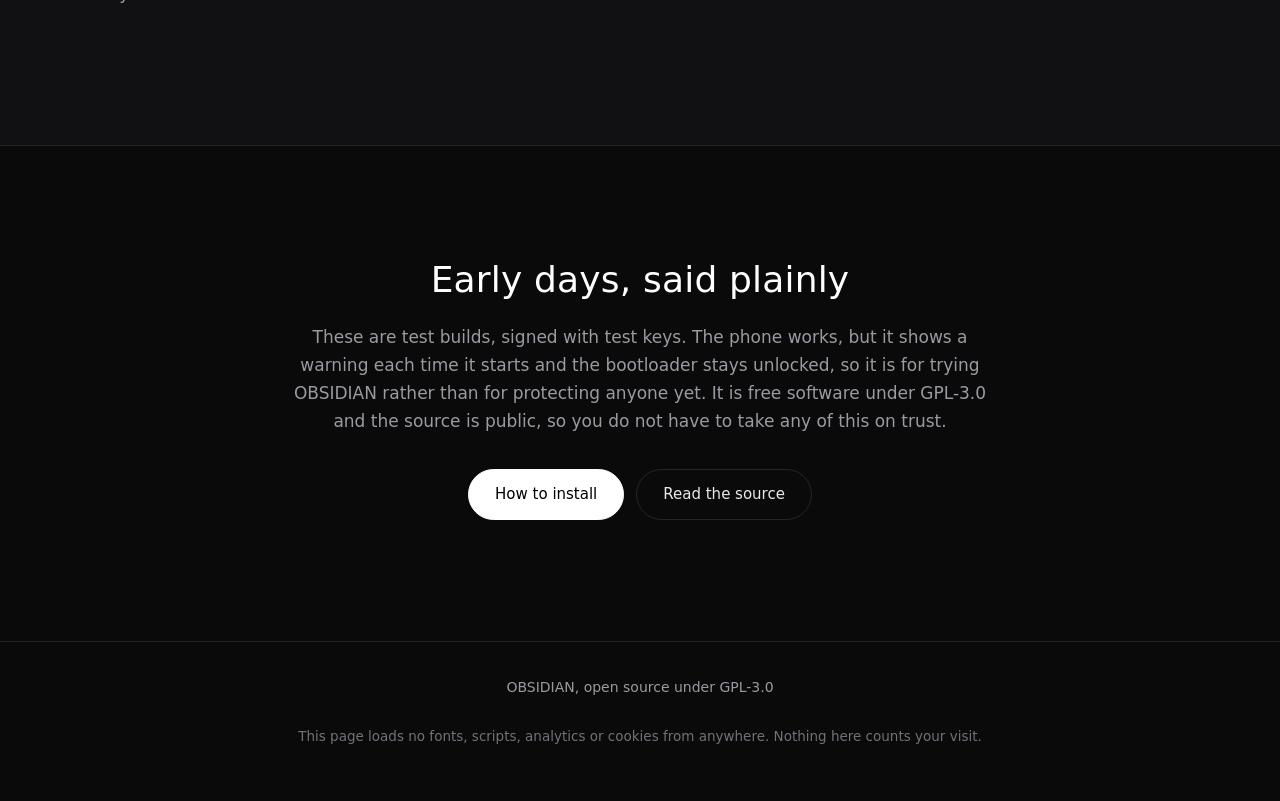
==== commit 03ee4a20: "Put a Monero wallet on the phone, for anyone who wants one Cake Wallet 6.4.5 now ships in the image," ====
--- a/docs/about.html
+++ b/docs/about.html
@@ -4,7 +4,7 @@
 <meta charset="utf-8">
 <meta name="viewport" content="width=device-width, initial-scale=1">
 <title>What OBSIDIAN is</title>
-<meta name="description" content="A short brief on OBSIDIAN: a free, open source Android system for Google Pixels with three apps, encrypted chat over Tor, and nothing else.">
+<meta name="description" content="A short brief on OBSIDIAN: a free, open source Android system for Google Pixels with encrypted chat over Tor, private browsing, a camera and an optional Monero wallet.">
 <meta name="color-scheme" content="dark">
 <link rel="stylesheet" href="style.css">
 <link rel="icon" href="data:image/svg+xml,<svg xmlns='http://www.w3.org/2000/svg' viewBox='0 0 32 32'><rect width='32' height='32' fill='%23000'/><ellipse cx='16' cy='16' rx='8' ry='10' fill='none' stroke='%23d8d8d8' stroke-width='1.4'/></svg>">
@@ -39,7 +39,7 @@
     <p class="lede">
       OBSIDIAN is a free, open source Android system for Google Pixel phones. It is stripped back to
       what private communication actually needs, and nothing else. There are three apps on it: a chat
-      app, Tor Browser, and a camera. That is the whole phone.
+      app, Tor Browser and a camera, plus a Monero wallet you can use or ignore.
     </p>
   </section>
 
@@ -66,6 +66,21 @@
         factory settings.</p>
       </div>
     </div>
+  </section>
+
+  <section class="band">
+    <h2>The wallet is optional</h2>
+    <p class="section-lede">
+      Cake Wallet comes on the phone for holding or spending Monero without a bank or an exchange
+      account. We never create a wallet, never see a seed and never touch the money: you open it and
+      set it up yourself, or you leave it alone and it does nothing at all.
+    </p>
+    <p class="section-lede">
+      One thing to know before you use it. Everything else on this phone goes over Tor; the wallet
+      talks to a Monero node of your choosing, which sees that a wallet asked it something, as any
+      Monero wallet must. And the emergency wipe erases the wallet with everything else, so write the
+      seed down somewhere safe or the money goes with the phone. The app says so beside the button.
+    </p>
   </section>
 
   <section class="band alt">
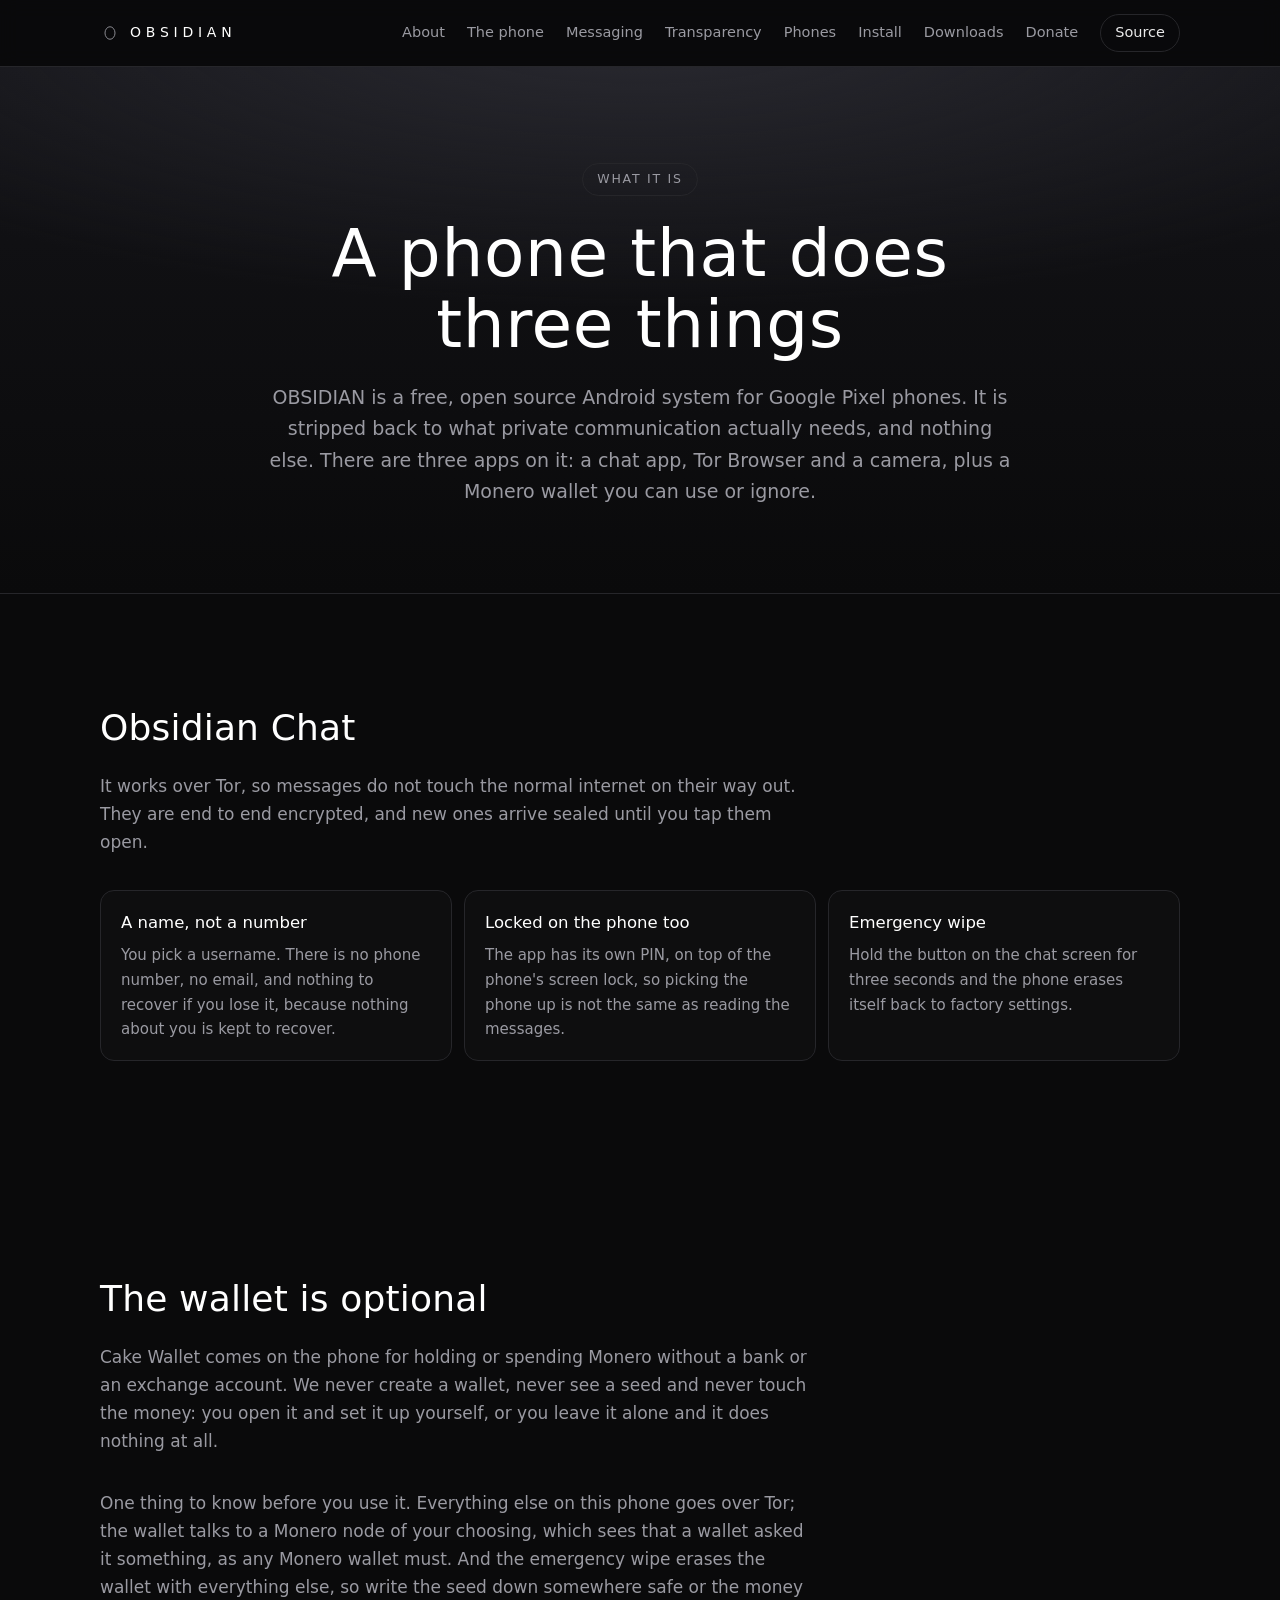
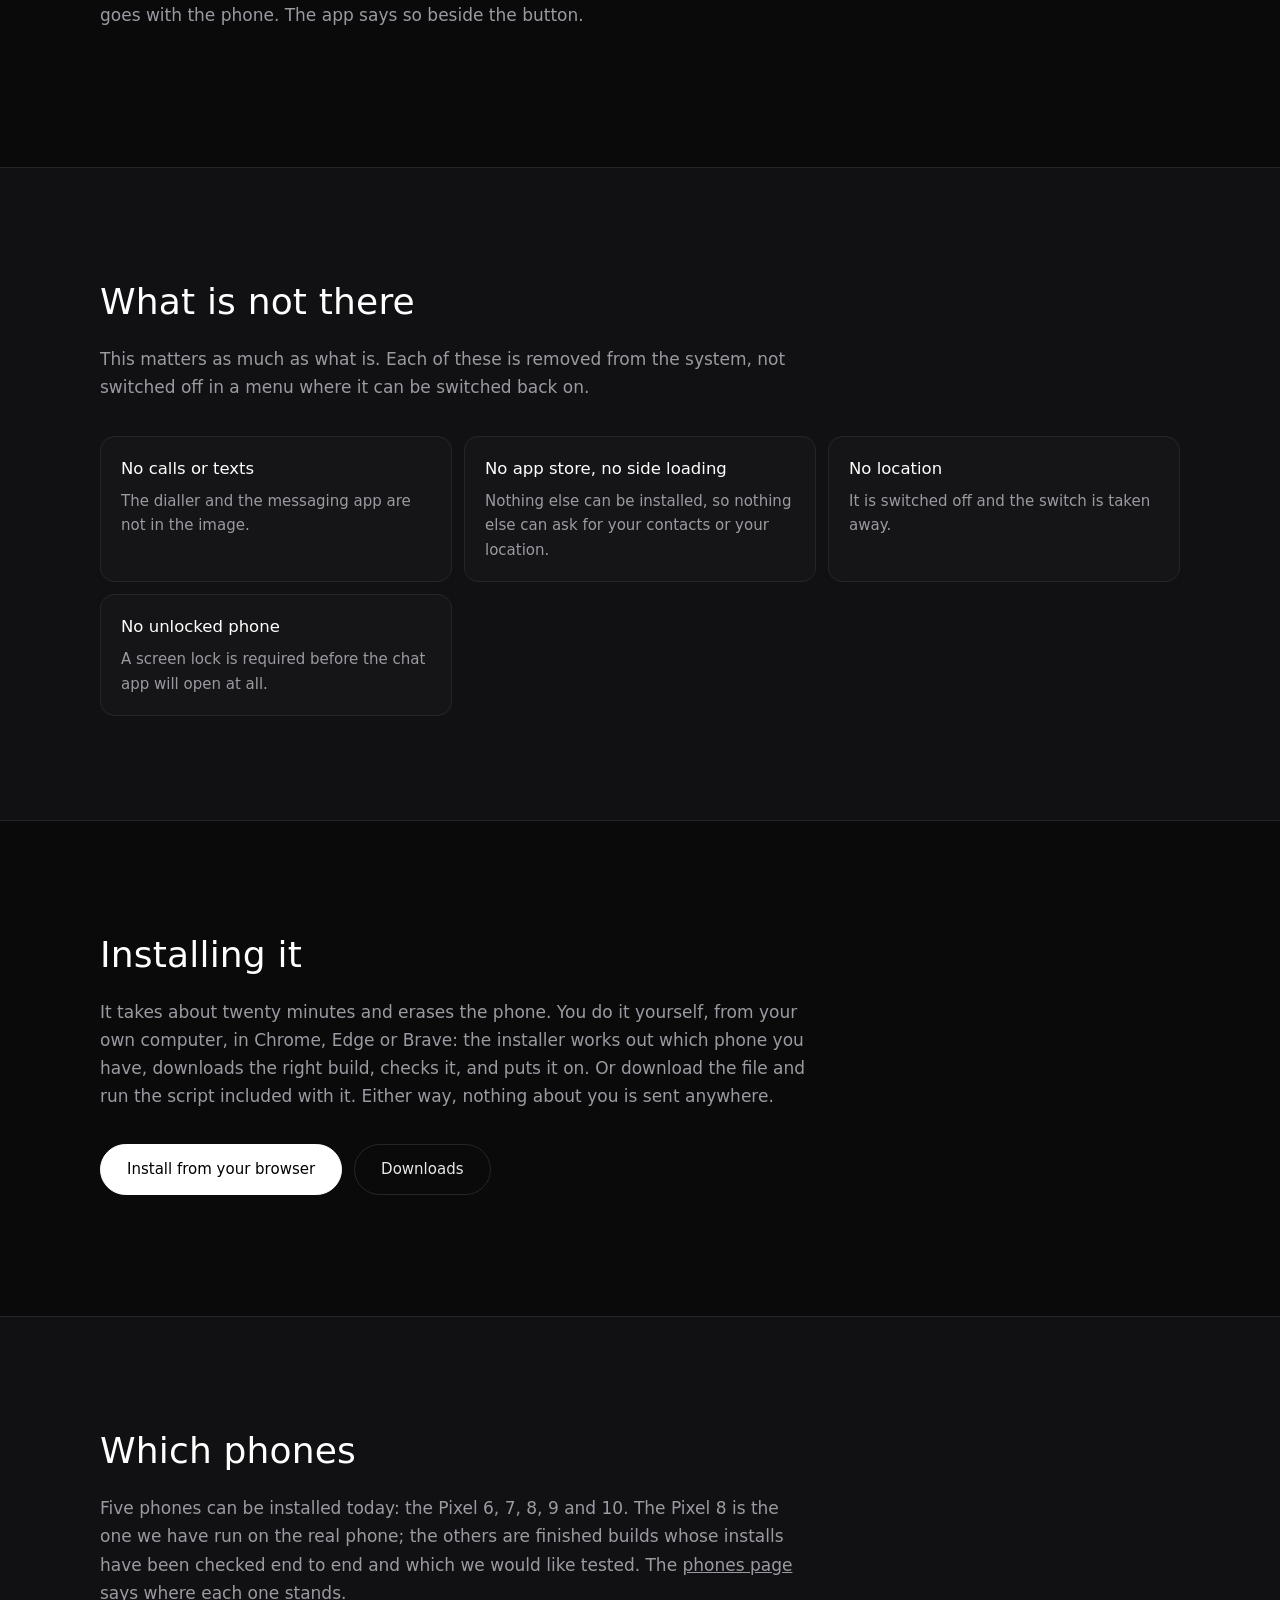
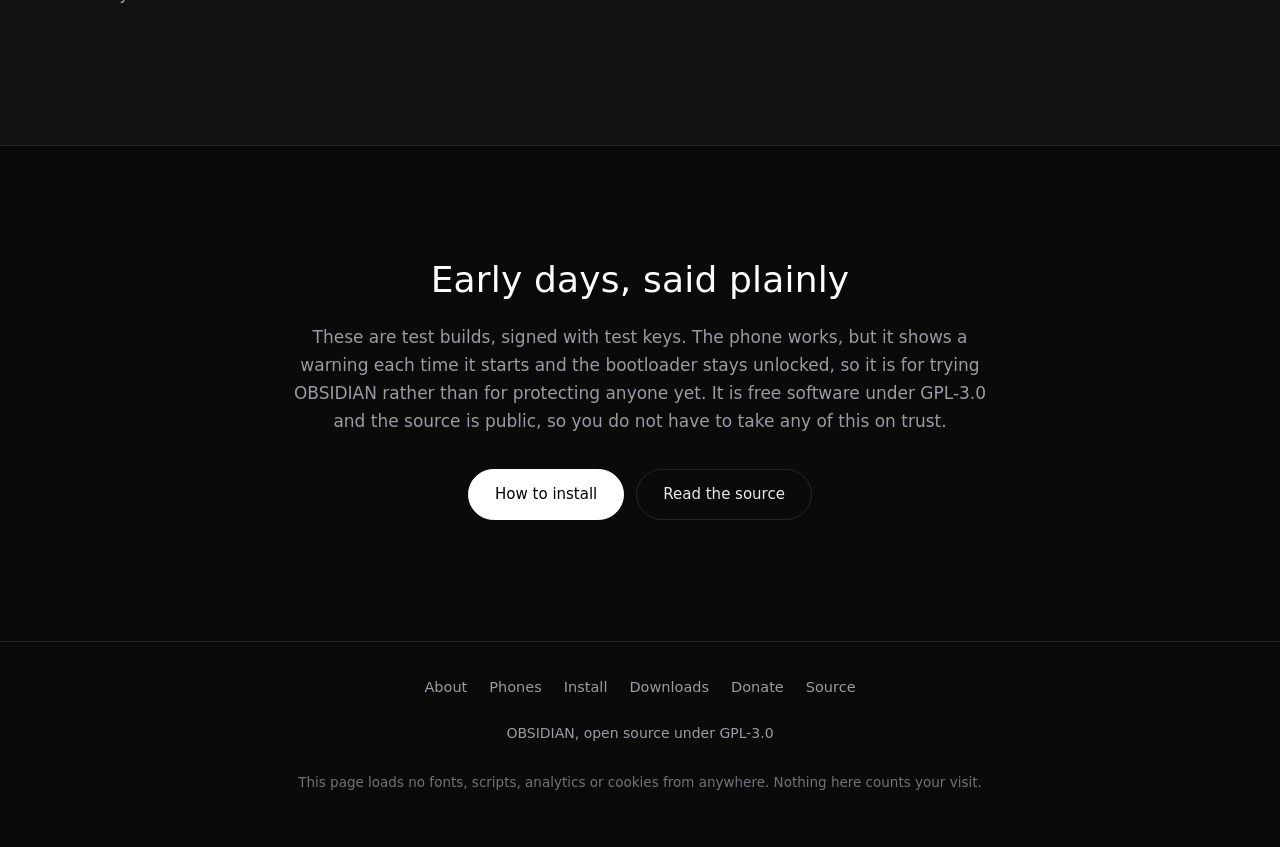
==== commit 1e3638f1: "Stop the menu taking a third of the first screen on a phone Nine links wrapped onto two rows above t" ====
--- a/docs/about.html
+++ b/docs/about.html
@@ -5,6 +5,17 @@
 <meta name="viewport" content="width=device-width, initial-scale=1">
 <title>What OBSIDIAN is</title>
 <meta name="description" content="A short brief on OBSIDIAN: a free, open source Android system for Google Pixels with encrypted chat over Tor, private browsing, a camera and an optional Monero wallet.">
+<link rel="canonical" href="https://obsidianos.org/about.html">
+<meta property="og:type" content="website">
+<meta property="og:site_name" content="OBSIDIAN">
+<meta property="og:url" content="https://obsidianos.org/about.html">
+<meta property="og:title" content="What OBSIDIAN is">
+<meta property="og:description" content="A short brief on OBSIDIAN: a free, open source Android system for Google Pixels with encrypted chat over Tor, private browsing, a camera and an optional Monero wallet.">
+<meta property="og:image" content="https://obsidianos.org/share.png">
+<meta property="og:image:width" content="1200">
+<meta property="og:image:height" content="630">
+<meta property="og:image:alt" content="The OBSIDIAN mark, a pale ellipse on black">
+<meta name="twitter:card" content="summary_large_image">
 <meta name="color-scheme" content="dark">
 <link rel="stylesheet" href="style.css">
 <link rel="icon" href="data:image/svg+xml,<svg xmlns='http://www.w3.org/2000/svg' viewBox='0 0 32 32'><rect width='32' height='32' fill='%23000'/><ellipse cx='16' cy='16' rx='8' ry='10' fill='none' stroke='%23d8d8d8' stroke-width='1.4'/></svg>">
@@ -150,6 +161,14 @@
 </main>
 
 <footer>
+  <nav class="footnav" aria-label="Footer">
+    <a href="about.html">About</a>
+    <a href="devices.html">Phones</a>
+    <a href="install.html">Install</a>
+    <a href="downloads.html">Downloads</a>
+    <a href="donate.html">Donate</a>
+    <a href="https://github.com/ObsidianOSx/ObsidianOS">Source</a>
+  </nav>
   <p>OBSIDIAN, open source under GPL-3.0</p>
   <p class="fineprint">This page loads no fonts, scripts, analytics or cookies from anywhere. Nothing here counts your visit.</p>
 </footer>
--- a/docs/style.css
+++ b/docs/style.css
@@ -197,10 +197,29 @@
   text-align: center; color: var(--muted);
 }
 footer p { margin: 0 0 6px; font-size: 14px; }
+/* Every page is long enough that someone who reads to the end is a scroll away from the menu at
+   the top. This puts it back within reach, and it is what lets the header stay short on a phone. */
+footer .footnav {
+  display: flex; flex-wrap: wrap; justify-content: center; gap: 10px 22px; margin: 0 0 22px;
+}
+footer .footnav a { color: var(--muted); text-decoration: none; font-size: 14.5px; }
+footer .footnav a:hover, footer .footnav a:focus-visible { color: var(--bright); }
 
 @media (max-width: 640px) {
-  .top { flex-direction: column; align-items: flex-start; gap: 10px; }
-  .top nav { justify-content: flex-start; gap: 16px; }
+  .top { flex-direction: column; align-items: flex-start; gap: 8px; padding-top: 11px; padding-bottom: 11px; }
+  .top nav { justify-content: flex-start; gap: 15px; row-gap: 10px; }
+  .top nav a { font-size: 14px; }
+  /* Nine links wrapped onto two rows and took a third of the first screen before any content
+     appeared. On a phone the header keeps only what someone arriving is likely to want next;
+     the rest of the menu is in the footer, on every page, which is where it belongs anyway.
+     The three section links are left out entirely because they point at parts of the home page
+     that a phone reaches by scrolling. */
+  .top nav a[href*="#phone"],
+  .top nav a[href*="#messaging"],
+  .top nav a[href*="#transparency"],
+  .top nav a[href="about.html"],
+  .top nav a[href="devices.html"],
+  .top nav a[href="donate.html"] { display: none; }
   .steps li { flex-direction: column; gap: 10px; }
 }
 
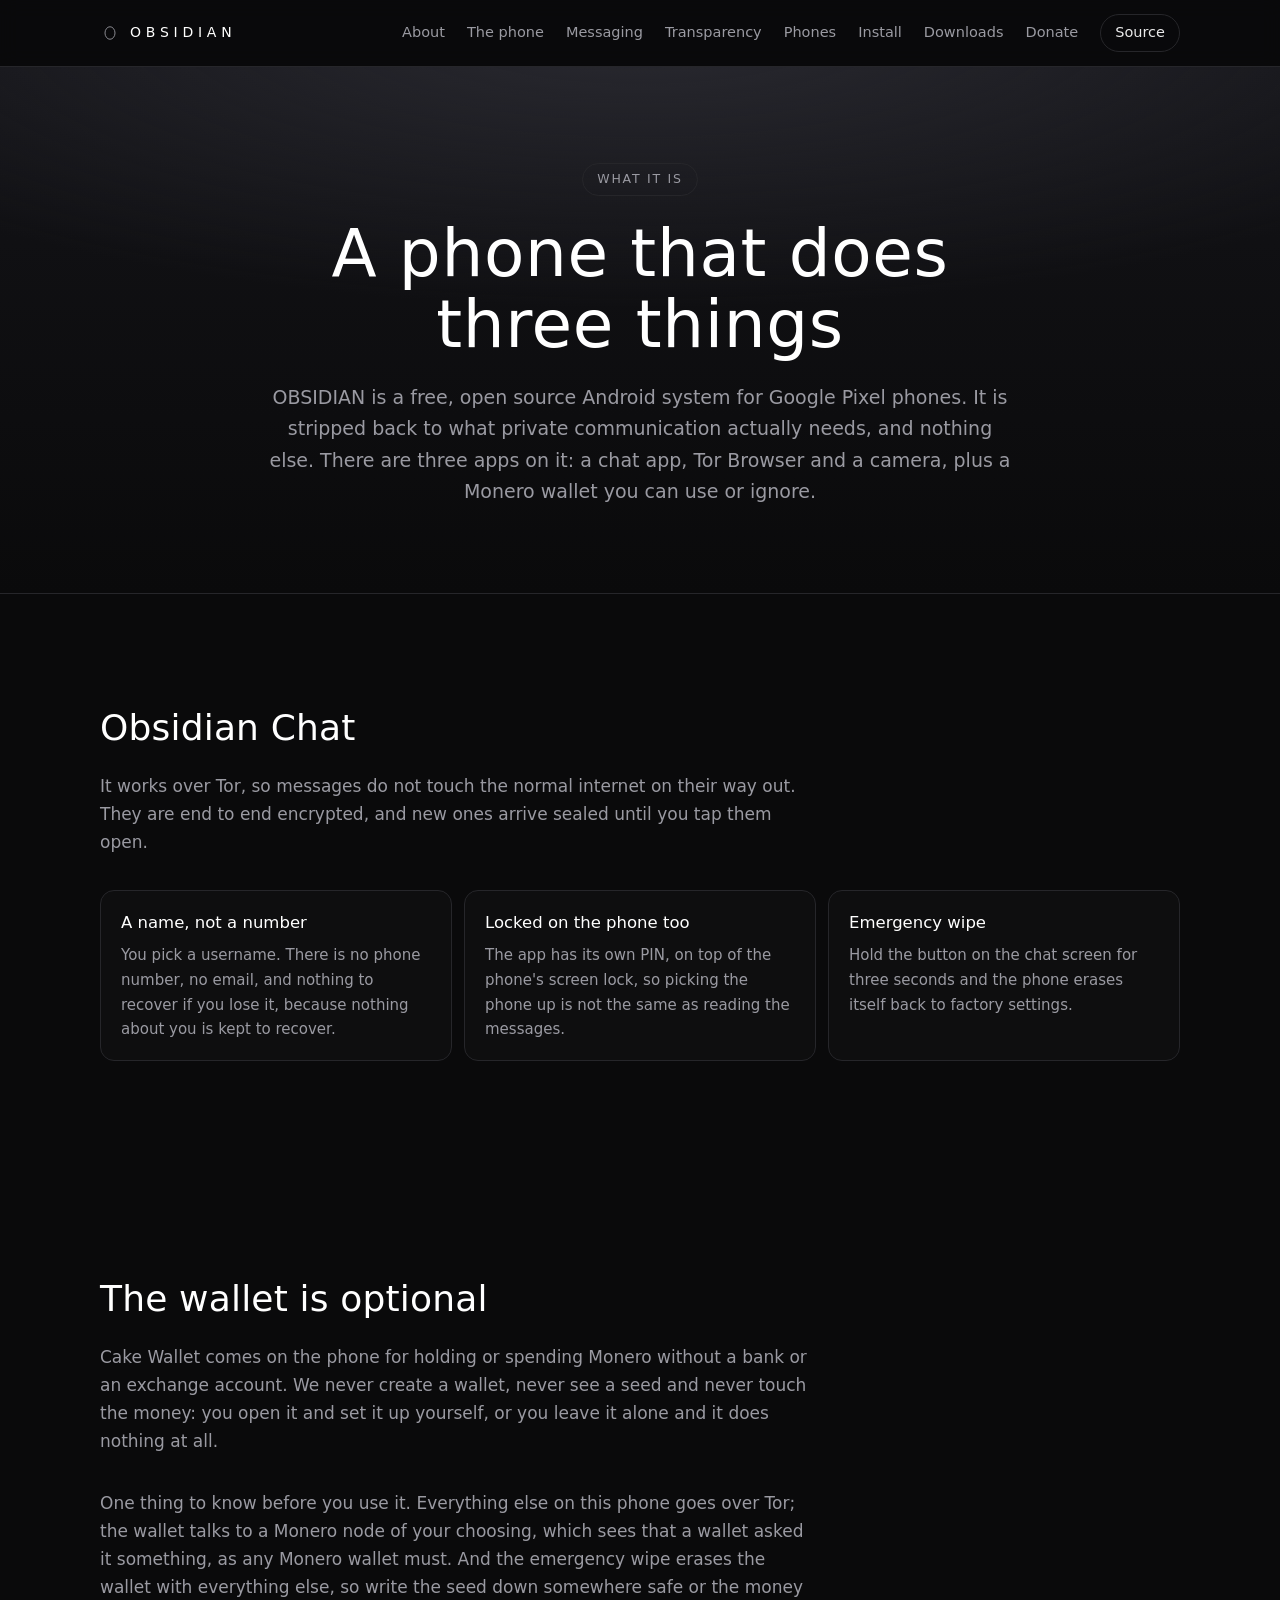
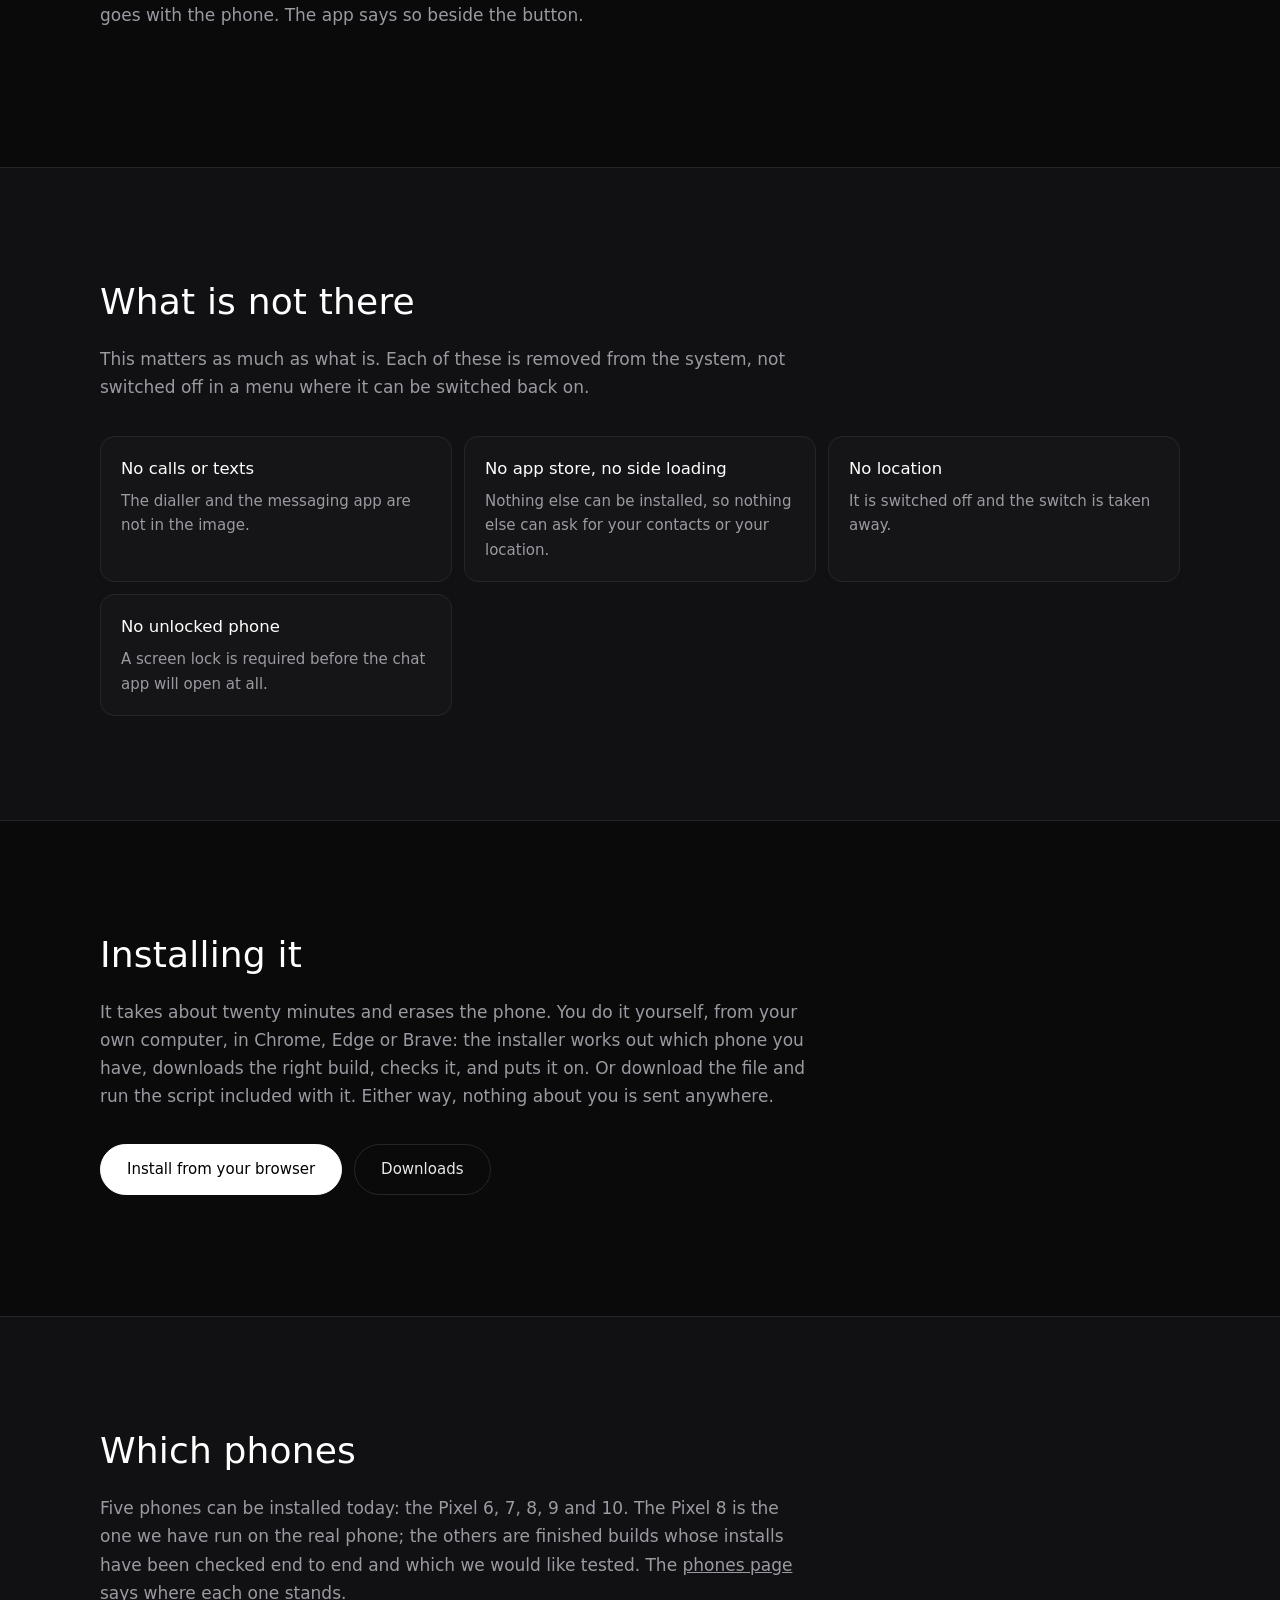
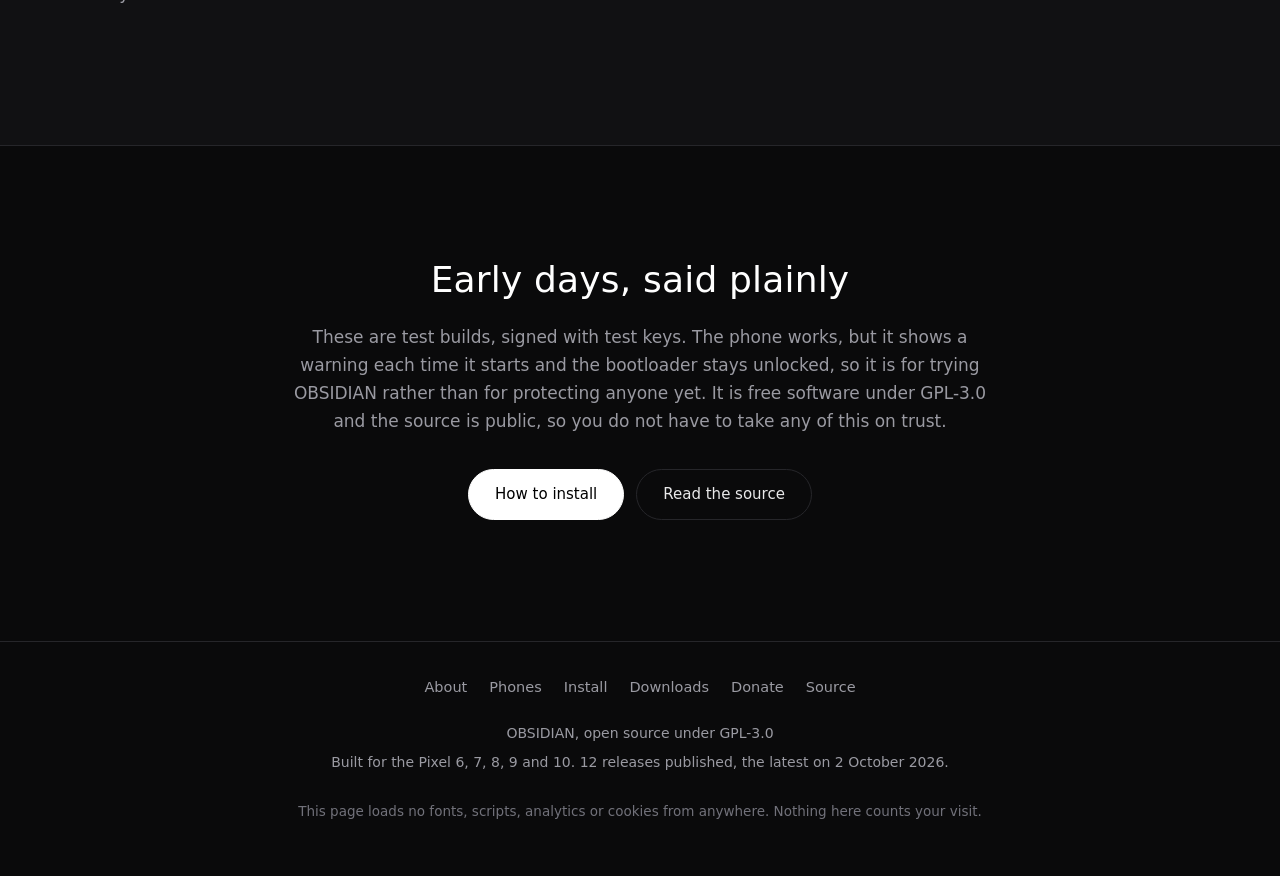
==== commit 07b9fc6f: "Footer: real facts about the releases, written from the release index Every page now says which Pixe" ====
--- a/docs/about.html
+++ b/docs/about.html
@@ -170,6 +170,7 @@
     <a href="https://github.com/ObsidianOSx/ObsidianOS">Source</a>
   </nav>
   <p>OBSIDIAN, open source under GPL-3.0</p>
+  <!-- facts --><p class="facts">Built for the Pixel 6, 7, 8, 9 and 10. 12 releases published, the latest on 2 October 2026.</p><!-- /facts -->
   <p class="fineprint">This page loads no fonts, scripts, analytics or cookies from anywhere. Nothing here counts your visit.</p>
 </footer>
 
--- a/docs/style.css
+++ b/docs/style.css
@@ -373,3 +373,4 @@
    sections and the hero put their buttons in the middle. */
 .band .cta { justify-content: flex-start; }
 .band.closing .cta { justify-content: center; }
+footer .facts { color: var(--muted); }
